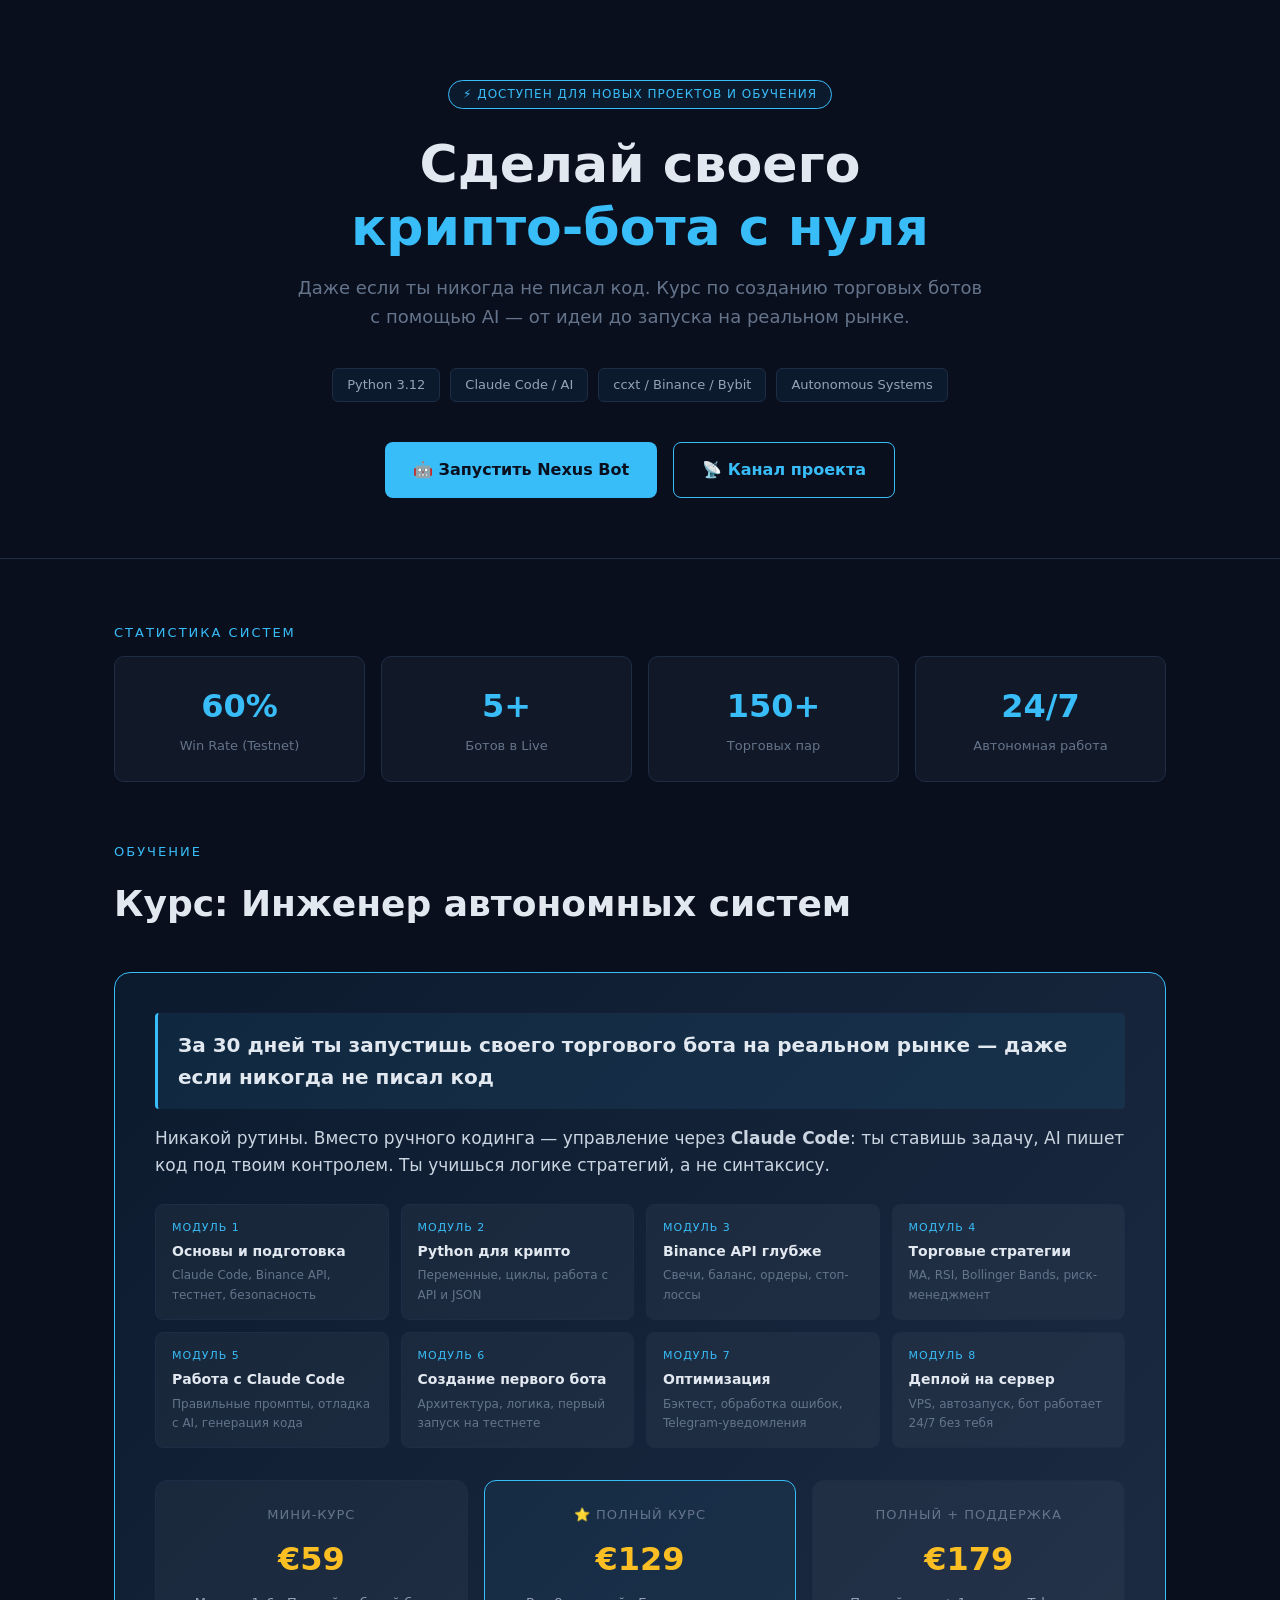
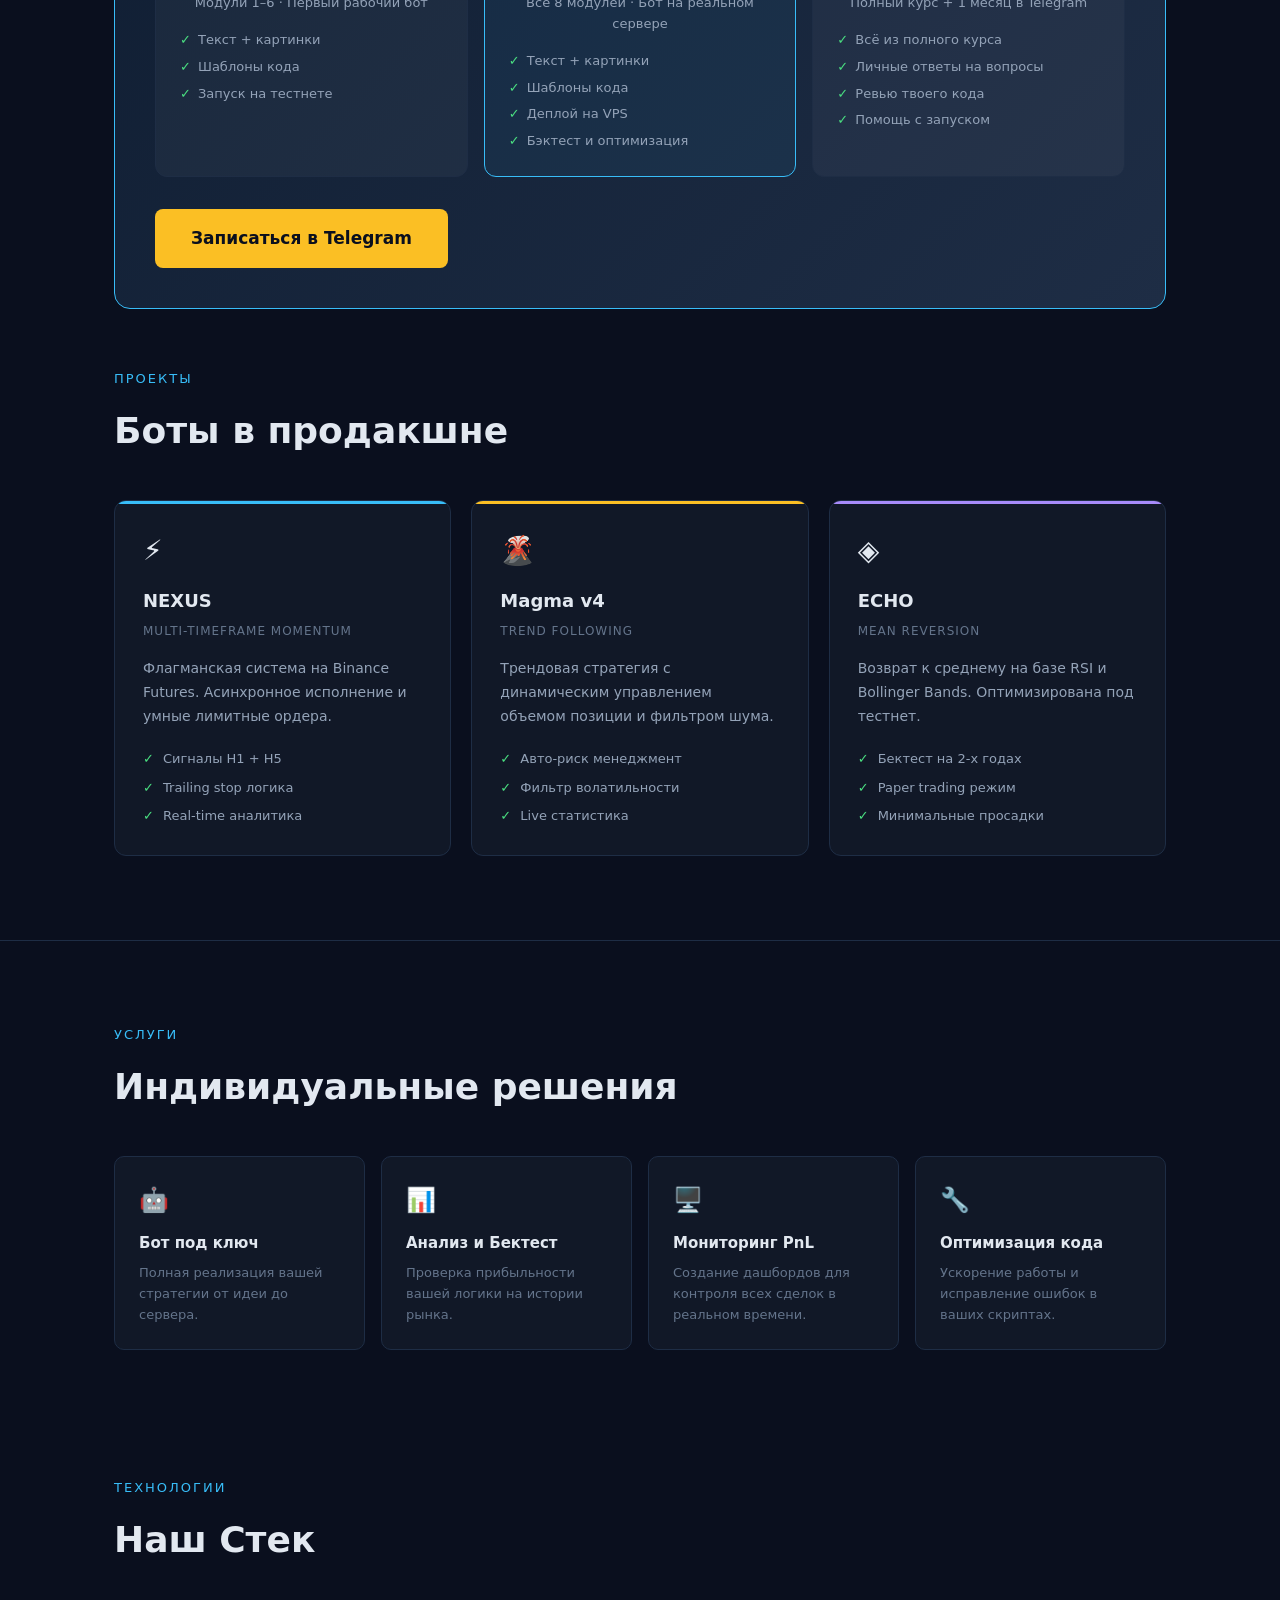
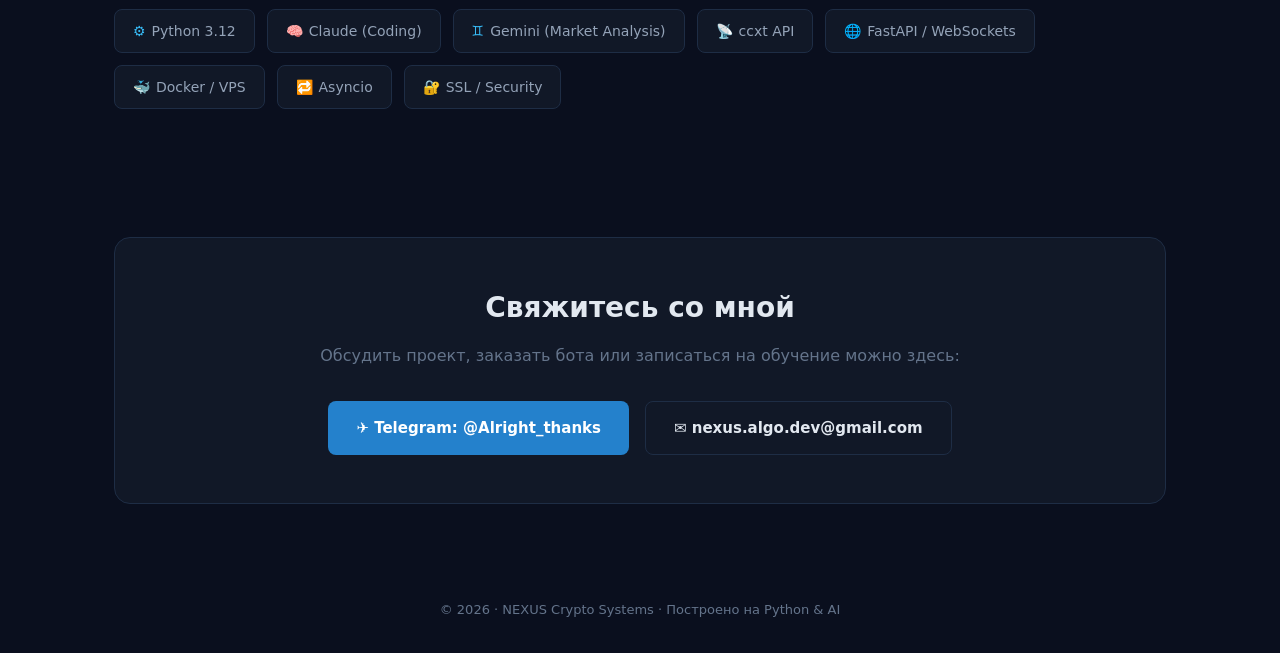
==== index.html @ 70ade58f "Course: 8 modules, 3 pricing plans, hero for beginners" ====
<!DOCTYPE html>
<html lang="ru">
<head>
<meta charset="UTF-8">
<meta name="viewport" content="width=device-width, initial-scale=1.0">
<title>NEXUS — Crypto & AI Trading Systems</title>
<style>
  * { margin: 0; padding: 0; box-sizing: border-box; }
  :root {
    --bg: #0a0f1e;
    --card: #111827;
    --border: #1e2d45;
    --accent: #38bdf8;
    --green: #4ade80;
    --yellow: #fbbf24;
    --text: #e2e8f0;
    --muted: #64748b;
    --course-bg: linear-gradient(135deg, #0c1a2e 0%, #1e2d45 100%);
  }
  body { background: var(--bg); color: var(--text); font-family: 'Segoe UI', system-ui, sans-serif; line-height: 1.6; }

  /* HERO SECTION */
  .hero { padding: 80px 24px 60px; text-align: center; border-bottom: 1px solid var(--border); }
  .hero-badge { display: inline-block; background: #0c1a2e; border: 1px solid var(--accent); color: var(--accent); font-size: 12px; padding: 4px 14px; border-radius: 20px; margin-bottom: 24px; letter-spacing: 1px; text-transform: uppercase; }
  .hero h1 { font-size: clamp(28px, 5vw, 52px); font-weight: 700; margin-bottom: 16px; line-height: 1.2; }
  .hero h1 span { color: var(--accent); }
  .hero p { font-size: 18px; color: var(--muted); max-width: 700px; margin: 0 auto 36px; }
  .hero-tags { display: flex; flex-wrap: wrap; gap: 10px; justify-content: center; margin-bottom: 40px; }
  .tag { background: #0c1a2e; border: 1px solid var(--border); color: #94a3b8; padding: 6px 14px; border-radius: 6px; font-size: 13px; }
  .cta-group { display: flex; gap: 16px; justify-content: center; flex-wrap: wrap; }
  .cta { display: inline-flex; align-items: center; gap: 8px; background: var(--accent); color: #0a0f1e; padding: 14px 28px; border-radius: 8px; font-weight: 700; font-size: 16px; text-decoration: none; transition: opacity .2s; }
  .cta.secondary { background: transparent; border: 1px solid var(--accent); color: var(--accent); }
  .cta:hover { opacity: .85; }

  /* COMMON SECTION STYLES */
  .section { max-width: 1100px; margin: 0 auto; padding: 64px 24px; }
  .section-title { font-size: 13px; color: var(--accent); text-transform: uppercase; letter-spacing: 2px; margin-bottom: 12px; }
  .section-h2 { font-size: clamp(22px, 3vw, 36px); font-weight: 700; margin-bottom: 40px; }

  /* METRICS */
  .metrics { display: grid; grid-template-columns: repeat(auto-fit, minmax(160px, 1fr)); gap: 16px; margin-bottom: 60px; }
  .metric { background: var(--card); border: 1px solid var(--border); border-radius: 10px; padding: 24px; text-align: center; }
  .metric-val { font-size: 32px; font-weight: 700; color: var(--accent); }
  .metric-label { font-size: 13px; color: var(--muted); margin-top: 4px; }

  /* COURSE CARD */
  .course-section { background: var(--course-bg); border: 1px solid var(--accent); border-radius: 16px; padding: 40px; margin-bottom: 60px; }
  .course-info h3 { font-size: 28px; margin-bottom: 16px; color: var(--yellow); }
  .course-result { font-size: 20px; font-weight: 700; color: var(--text); margin-bottom: 16px; padding: 16px 20px; background: rgba(56,189,248,0.08); border-left: 3px solid var(--accent); border-radius: 4px; }
  .course-info p { margin-bottom: 24px; font-size: 17px; color: #cbd5e1; }
  .course-modules { display: grid; grid-template-columns: repeat(auto-fit, minmax(220px, 1fr)); gap: 12px; margin-bottom: 32px; }
  .course-module { background: rgba(255,255,255,0.04); border: 1px solid var(--border); border-radius: 8px; padding: 14px 16px; }
  .course-module-num { font-size: 11px; color: var(--accent); letter-spacing: 1px; text-transform: uppercase; margin-bottom: 4px; }
  .course-module-name { font-size: 14px; font-weight: 600; color: var(--text); }
  .course-module-desc { font-size: 12px; color: var(--muted); margin-top: 4px; }
  .course-plans { display: grid; grid-template-columns: repeat(auto-fit, minmax(200px, 1fr)); gap: 16px; margin-bottom: 32px; }
  .course-plan { background: rgba(255,255,255,0.04); border: 1px solid var(--border); border-radius: 12px; padding: 24px; text-align: center; }
  .course-plan.featured { border-color: var(--accent); background: rgba(56,189,248,0.06); }
  .course-plan-name { font-size: 13px; color: var(--muted); text-transform: uppercase; letter-spacing: 1px; margin-bottom: 8px; }
  .course-plan-price { font-size: 32px; font-weight: 700; color: var(--yellow); margin-bottom: 8px; }
  .course-plan-desc { font-size: 13px; color: #94a3b8; margin-bottom: 16px; }
  .course-plan-features { list-style: none; text-align: left; display: flex; flex-direction: column; gap: 6px; }
  .course-plan-features li { font-size: 13px; color: #94a3b8; padding-left: 18px; position: relative; }
  .course-plan-features li::before { content: '✓'; position: absolute; left: 0; color: var(--green); font-weight: 700; }

  /* BOTS GRID */
  .bots-grid { display: grid; grid-template-columns: repeat(auto-fit, minmax(280px, 1fr)); gap: 20px; }
  .bot-card { background: var(--card); border: 1px solid var(--border); border-radius: 12px; padding: 28px; position: relative; overflow: hidden; transition: border-color .2s; }
  .bot-card:hover { border-color: var(--accent); }
  .bot-card::before { content: ''; position: absolute; top: 0; left: 0; right: 0; height: 3px; }
  .bot-card.blue::before { background: var(--accent); }
  .bot-card.yellow::before { background: var(--yellow); }
  .bot-card.purple::before { background: #a78bfa; }
  .bot-icon { font-size: 28px; margin-bottom: 14px; }
  .bot-name { font-size: 18px; font-weight: 700; margin-bottom: 6px; }
  .bot-type { font-size: 12px; color: var(--muted); text-transform: uppercase; letter-spacing: 1px; margin-bottom: 16px; }
  .bot-desc { font-size: 14px; color: #94a3b8; margin-bottom: 20px; line-height: 1.7; }
  .bot-features { list-style: none; display: flex; flex-direction: column; gap: 8px; }
  .bot-features li { font-size: 13px; color: #94a3b8; padding-left: 20px; position: relative; }
  .bot-features li::before { content: '✓'; position: absolute; left: 0; color: var(--green); font-weight: 700; }

  /* SERVICES */
  .services-grid { display: grid; grid-template-columns: repeat(auto-fit, minmax(220px, 1fr)); gap: 16px; }
  .service-card { background: var(--card); border: 1px solid var(--border); border-radius: 10px; padding: 24px; }
  .service-icon { font-size: 24px; margin-bottom: 12px; }
  .service-title { font-size: 15px; font-weight: 600; margin-bottom: 8px; }
  .service-desc { font-size: 13px; color: var(--muted); }

  /* STACK */
  .stack-grid { display: flex; flex-wrap: wrap; gap: 12px; }
  .stack-item { background: var(--card); border: 1px solid var(--border); border-radius: 8px; padding: 10px 18px; font-size: 14px; color: #94a3b8; }
  .stack-item span { color: var(--accent); margin-right: 6px; }

  /* CONTACT */
  .contact { background: var(--card); border: 1px solid var(--border); border-radius: 16px; padding: 48px; text-align: center; }
  .contact h2 { font-size: 28px; font-weight: 700; margin-bottom: 12px; }
  .contact p { color: var(--muted); margin-bottom: 32px; font-size: 16px; }
  .contact-btns { display: flex; gap: 16px; justify-content: center; flex-wrap: wrap; }
  .btn-tg { display: inline-flex; align-items: center; gap: 8px; background: #2481cc; color: #fff; padding: 14px 28px; border-radius: 8px; font-weight: 600; text-decoration: none; font-size: 15px; }
  .btn-secondary { display: inline-flex; align-items: center; gap: 8px; background: transparent; border: 1px solid var(--border); color: var(--text); padding: 14px 28px; border-radius: 8px; font-weight: 600; text-decoration: none; font-size: 15px; }

  .divider { border: none; border-top: 1px solid var(--border); margin: 20px 0; }
  footer { text-align: center; padding: 32px; color: var(--muted); font-size: 13px; }
</style>
</head>
<body>

<div class="hero">
  <div class="hero-badge">⚡ Доступен для новых проектов и обучения</div>
  <h1>Сделай своего<br><span>крипто-бота с нуля</span></h1>
  <p>Даже если ты никогда не писал код. Курс по созданию торговых ботов с помощью AI — от идеи до запуска на реальном рынке.</p>
  <div class="hero-tags">
    <span class="tag">Python 3.12</span>
    <span class="tag">Claude Code / AI</span>
    <span class="tag">ccxt / Binance / Bybit</span>
    <span class="tag">Autonomous Systems</span>
  </div>
  <div class="cta-group">
    <a href="https://t.me/NexusAlgoTradeBot" class="cta">🤖 Запустить Nexus Bot</a>
    <a href="https://t.me/nexus_algo_ru" class="cta secondary">📡 Канал проекта</a>
  </div>
</div>

<div class="section">
  <div class="section-title">Статистика систем</div>
  <div class="metrics">
    <div class="metric"><div class="metric-val">60%</div><div class="metric-label">Win Rate (Testnet)</div></div>
    <div class="metric"><div class="metric-val">5+</div><div class="metric-label">Ботов в Live</div></div>
    <div class="metric"><div class="metric-val">150+</div><div class="metric-label">Торговых пар</div></div>
    <div class="metric"><div class="metric-val">24/7</div><div class="metric-label">Автономная работа</div></div>
  </div>

  <div class="section-title">Обучение</div>
  <div class="section-h2">Курс: Инженер автономных систем</div>
  <div class="course-section">
    <div class="course-info">
      <div class="course-result">За 30 дней ты запустишь своего торгового бота на реальном рынке — даже если никогда не писал код</div>
      <p>Никакой рутины. Вместо ручного кодинга — управление через <strong>Claude Code</strong>: ты ставишь задачу, AI пишет код под твоим контролем. Ты учишься логике стратегий, а не синтаксису.</p>

      <div class="course-modules">
        <div class="course-module">
          <div class="course-module-num">Модуль 1</div>
          <div class="course-module-name">Основы и подготовка</div>
          <div class="course-module-desc">Claude Code, Binance API, тестнет, безопасность</div>
        </div>
        <div class="course-module">
          <div class="course-module-num">Модуль 2</div>
          <div class="course-module-name">Python для крипто</div>
          <div class="course-module-desc">Переменные, циклы, работа с API и JSON</div>
        </div>
        <div class="course-module">
          <div class="course-module-num">Модуль 3</div>
          <div class="course-module-name">Binance API глубже</div>
          <div class="course-module-desc">Свечи, баланс, ордеры, стоп-лоссы</div>
        </div>
        <div class="course-module">
          <div class="course-module-num">Модуль 4</div>
          <div class="course-module-name">Торговые стратегии</div>
          <div class="course-module-desc">MA, RSI, Bollinger Bands, риск-менеджмент</div>
        </div>
        <div class="course-module">
          <div class="course-module-num">Модуль 5</div>
          <div class="course-module-name">Работа с Claude Code</div>
          <div class="course-module-desc">Правильные промпты, отладка с AI, генерация кода</div>
        </div>
        <div class="course-module">
          <div class="course-module-num">Модуль 6</div>
          <div class="course-module-name">Создание первого бота</div>
          <div class="course-module-desc">Архитектура, логика, первый запуск на тестнете</div>
        </div>
        <div class="course-module">
          <div class="course-module-num">Модуль 7</div>
          <div class="course-module-name">Оптимизация</div>
          <div class="course-module-desc">Бэктест, обработка ошибок, Telegram-уведомления</div>
        </div>
        <div class="course-module">
          <div class="course-module-num">Модуль 8</div>
          <div class="course-module-name">Деплой на сервер</div>
          <div class="course-module-desc">VPS, автозапуск, бот работает 24/7 без тебя</div>
        </div>
      </div>

      <div class="course-plans">
        <div class="course-plan">
          <div class="course-plan-name">Мини-курс</div>
          <div class="course-plan-price">€59</div>
          <div class="course-plan-desc">Модули 1–6 · Первый рабочий бот</div>
          <ul class="course-plan-features">
            <li>Текст + картинки</li>
            <li>Шаблоны кода</li>
            <li>Запуск на тестнете</li>
          </ul>
        </div>
        <div class="course-plan featured">
          <div class="course-plan-name">⭐ Полный курс</div>
          <div class="course-plan-price">€129</div>
          <div class="course-plan-desc">Все 8 модулей · Бот на реальном сервере</div>
          <ul class="course-plan-features">
            <li>Текст + картинки</li>
            <li>Шаблоны кода</li>
            <li>Деплой на VPS</li>
            <li>Бэктест и оптимизация</li>
          </ul>
        </div>
        <div class="course-plan">
          <div class="course-plan-name">Полный + поддержка</div>
          <div class="course-plan-price">€179</div>
          <div class="course-plan-desc">Полный курс + 1 месяц в Telegram</div>
          <ul class="course-plan-features">
            <li>Всё из полного курса</li>
            <li>Личные ответы на вопросы</li>
            <li>Ревью твоего кода</li>
            <li>Помощь с запуском</li>
          </ul>
        </div>
      </div>

      <a href="https://t.me/Alright_thanks" class="cta" style="background: var(--yellow); color: #0a0f1e; font-size: 17px; padding: 16px 36px;">Записаться в Telegram</a>
    </div>
  </div>

  <div class="section-title">Проекты</div>
  <div class="section-h2">Боты в продакшне</div>
  <div class="bots-grid">
    <div class="bot-card blue">
      <div class="bot-icon">⚡</div>
      <div class="bot-name">NEXUS</div>
      <div class="bot-type">Multi-Timeframe Momentum</div>
      <div class="bot-desc">Флагманская система на Binance Futures. Асинхронное исполнение и умные лимитные ордера.</div>
      <ul class="bot-features">
        <li>Сигналы H1 + H5</li>
        <li>Trailing stop логика</li>
        <li>Real-time аналитика</li>
      </ul>
    </div>
    <div class="bot-card yellow">
      <div class="bot-icon">🌋</div>
      <div class="bot-name">Magma v4</div>
      <div class="bot-type">Trend Following</div>
      <div class="bot-desc">Трендовая стратегия с динамическим управлением объемом позиции и фильтром шума.</div>
      <ul class="bot-features">
        <li>Авто-риск менеджмент</li>
        <li>Фильтр волатильности</li>
        <li>Live статистика</li>
      </ul>
    </div>
    <div class="bot-card purple">
      <div class="bot-icon">◈</div>
      <div class="bot-name">ECHO</div>
      <div class="bot-type">Mean Reversion</div>
      <div class="bot-desc">Возврат к среднему на базе RSI и Bollinger Bands. Оптимизирована под тестнет.</div>
      <ul class="bot-features">
        <li>Бектест на 2-х годах</li>
        <li>Paper trading режим</li>
        <li>Минимальные просадки</li>
      </ul>
    </div>
  </div>
</div>

<hr class="divider">

<div class="section">
  <div class="section-title">Услуги</div>
  <div class="section-h2">Индивидуальные решения</div>
  <div class="services-grid">
    <div class="service-card">
      <div class="service-icon">🤖</div>
      <div class="service-title">Бот под ключ</div>
      <div class="service-desc">Полная реализация вашей стратегии от идеи до сервера.</div>
    </div>
    <div class="service-card">
      <div class="service-icon">📊</div>
      <div class="service-title">Анализ и Бектест</div>
      <div class="service-desc">Проверка прибыльности вашей логики на истории рынка.</div>
    </div>
    <div class="service-card">
      <div class="service-icon">🖥️</div>
      <div class="service-title">Мониторинг PnL</div>
      <div class="service-desc">Создание дашбордов для контроля всех сделок в реальном времени.</div>
    </div>
    <div class="service-card">
      <div class="service-icon">🔧</div>
      <div class="service-title">Оптимизация кода</div>
      <div class="service-desc">Ускорение работы и исправление ошибок в ваших скриптах.</div>
    </div>
  </div>
</div>

<div class="section">
  <div class="section-title">Технологии</div>
  <div class="section-h2">Наш Стек</div>
  <div class="stack-grid">
    <div class="stack-item"><span>⚙️</span>Python 3.12</div>
    <div class="stack-item"><span>🧠</span>Claude (Coding)</div>
    <div class="stack-item"><span>♊</span>Gemini (Market Analysis)</div>
    <div class="stack-item"><span>📡</span>ccxt API</div>
    <div class="stack-item"><span>🌐</span>FastAPI / WebSockets</div>
    <div class="stack-item"><span>🐳</span>Docker / VPS</div>
    <div class="stack-item"><span>🔁</span>Asyncio</div>
    <div class="stack-item"><span>🔐</span>SSL / Security</div>
  </div>
</div>

<div class="section">
  <div class="contact">
    <h2>Свяжитесь со мной</h2>
    <p>Обсудить проект, заказать бота или записаться на обучение можно здесь:</p>
    <div class="contact-btns">
      <a href="https://t.me/Alright_thanks" class="btn-tg">✈️ Telegram: @Alright_thanks</a>
      <a href="mailto:nexus.algo.dev@gmail.com" class="btn-secondary">✉️ nexus.algo.dev@gmail.com</a>
    </div>
  </div>
</div>

<footer>
  © 2026 · NEXUS Crypto Systems · Построено на Python & AI
</footer>

</body>
</html>
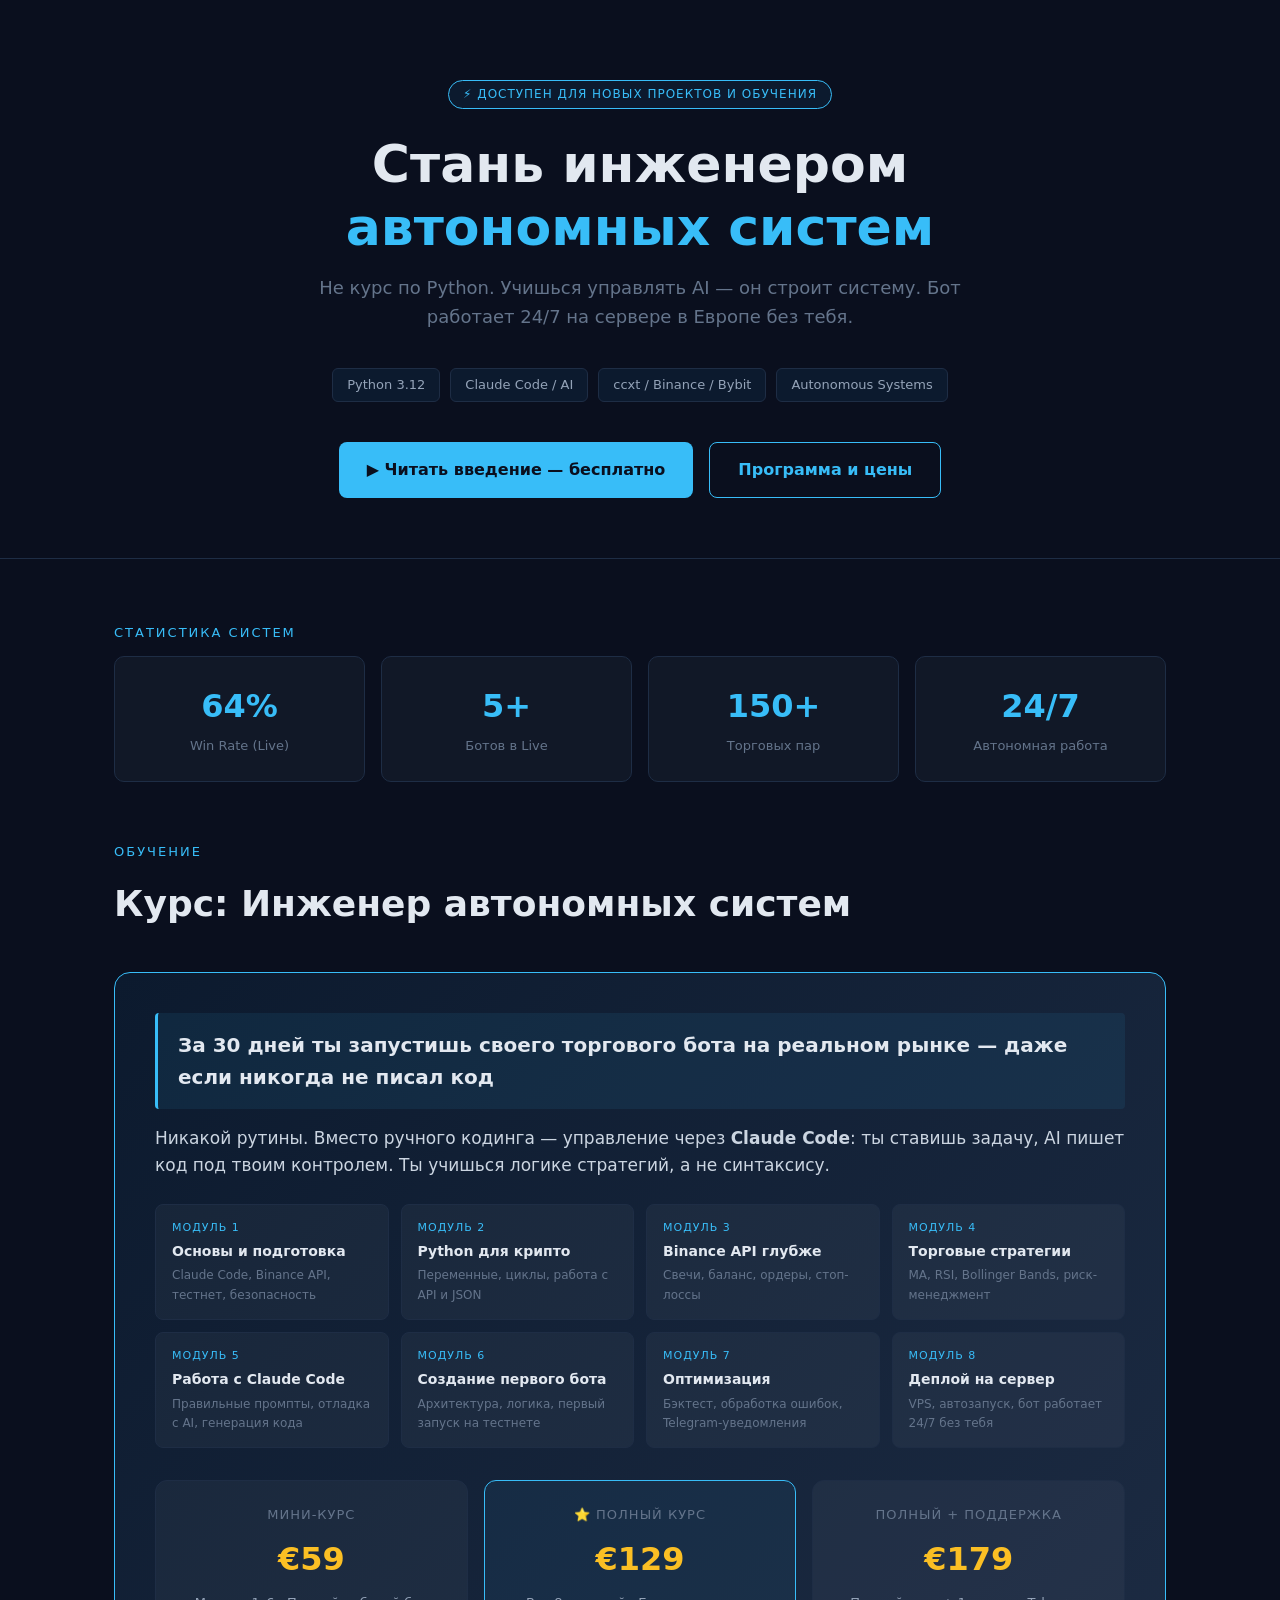
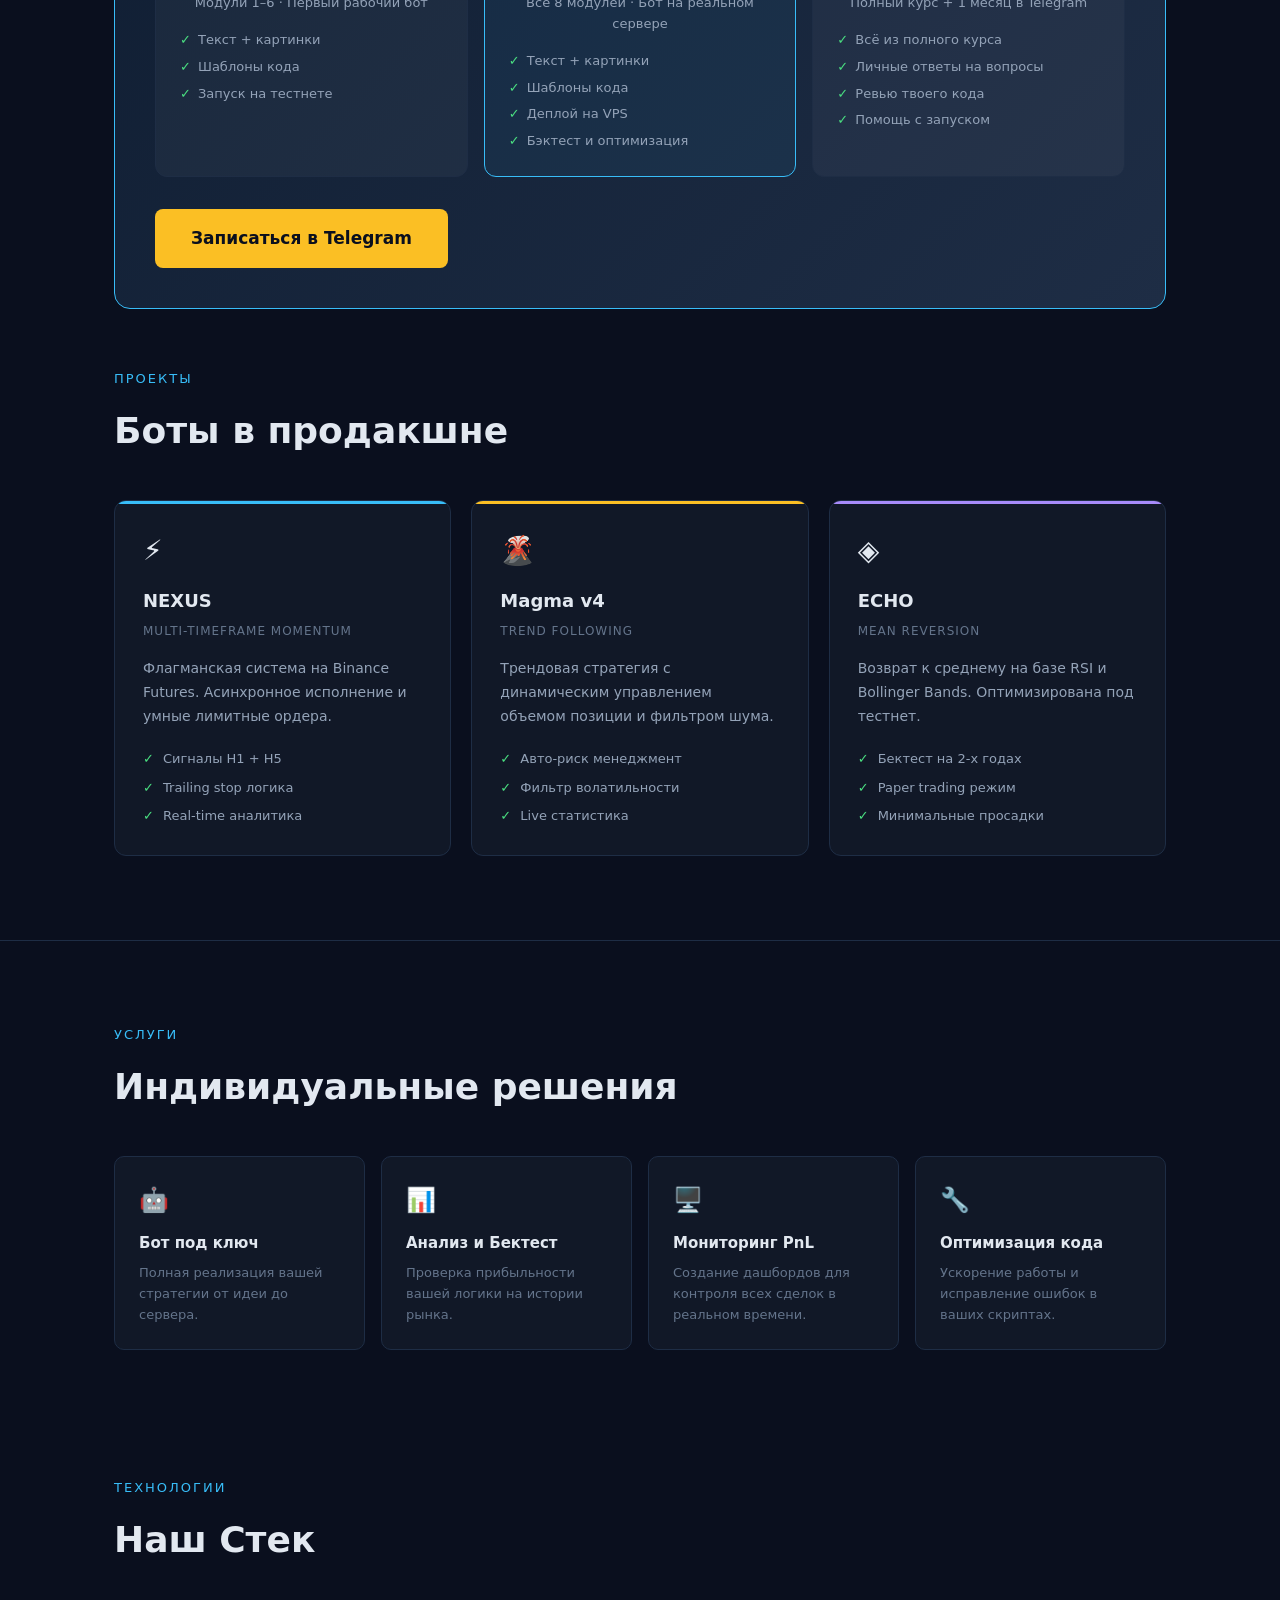
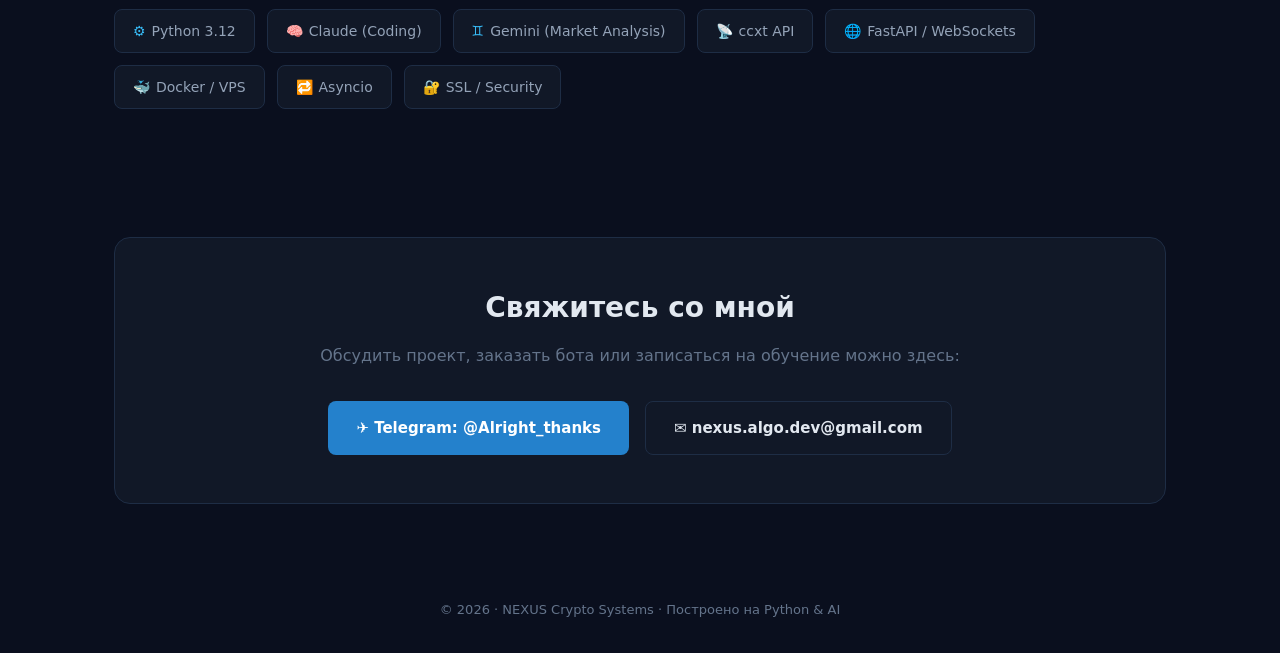
==== commit 574f0e24: "intro page + new positioning: architect of autonomous systems" ====
--- a/index.html
+++ b/index.html
@@ -107,8 +107,8 @@
 
 <div class="hero">
   <div class="hero-badge">⚡ Доступен для новых проектов и обучения</div>
-  <h1>Сделай своего<br><span>крипто-бота с нуля</span></h1>
-  <p>Даже если ты никогда не писал код. Курс по созданию торговых ботов с помощью AI — от идеи до запуска на реальном рынке.</p>
+  <h1>Стань инженером<br><span>автономных систем</span></h1>
+  <p>Не курс по Python. Учишься управлять AI — он строит систему. Бот работает 24/7 на сервере в Европе без тебя.</p>
   <div class="hero-tags">
     <span class="tag">Python 3.12</span>
     <span class="tag">Claude Code / AI</span>
@@ -116,15 +116,15 @@
     <span class="tag">Autonomous Systems</span>
   </div>
   <div class="cta-group">
-    <a href="https://t.me/NexusAlgoTradeBot" class="cta">🤖 Запустить Nexus Bot</a>
-    <a href="https://t.me/nexus_algo_ru" class="cta secondary">📡 Канал проекта</a>
+    <a href="intro.html" class="cta">▶ Читать введение — бесплатно</a>
+    <a href="https://157.180.45.96:464/#pricing" class="cta secondary">Программа и цены</a>
   </div>
 </div>
 
 <div class="section">
   <div class="section-title">Статистика систем</div>
   <div class="metrics">
-    <div class="metric"><div class="metric-val">60%</div><div class="metric-label">Win Rate (Testnet)</div></div>
+    <div class="metric"><div class="metric-val">64%</div><div class="metric-label">Win Rate (Live)</div></div>
     <div class="metric"><div class="metric-val">5+</div><div class="metric-label">Ботов в Live</div></div>
     <div class="metric"><div class="metric-val">150+</div><div class="metric-label">Торговых пар</div></div>
     <div class="metric"><div class="metric-val">24/7</div><div class="metric-label">Автономная работа</div></div>
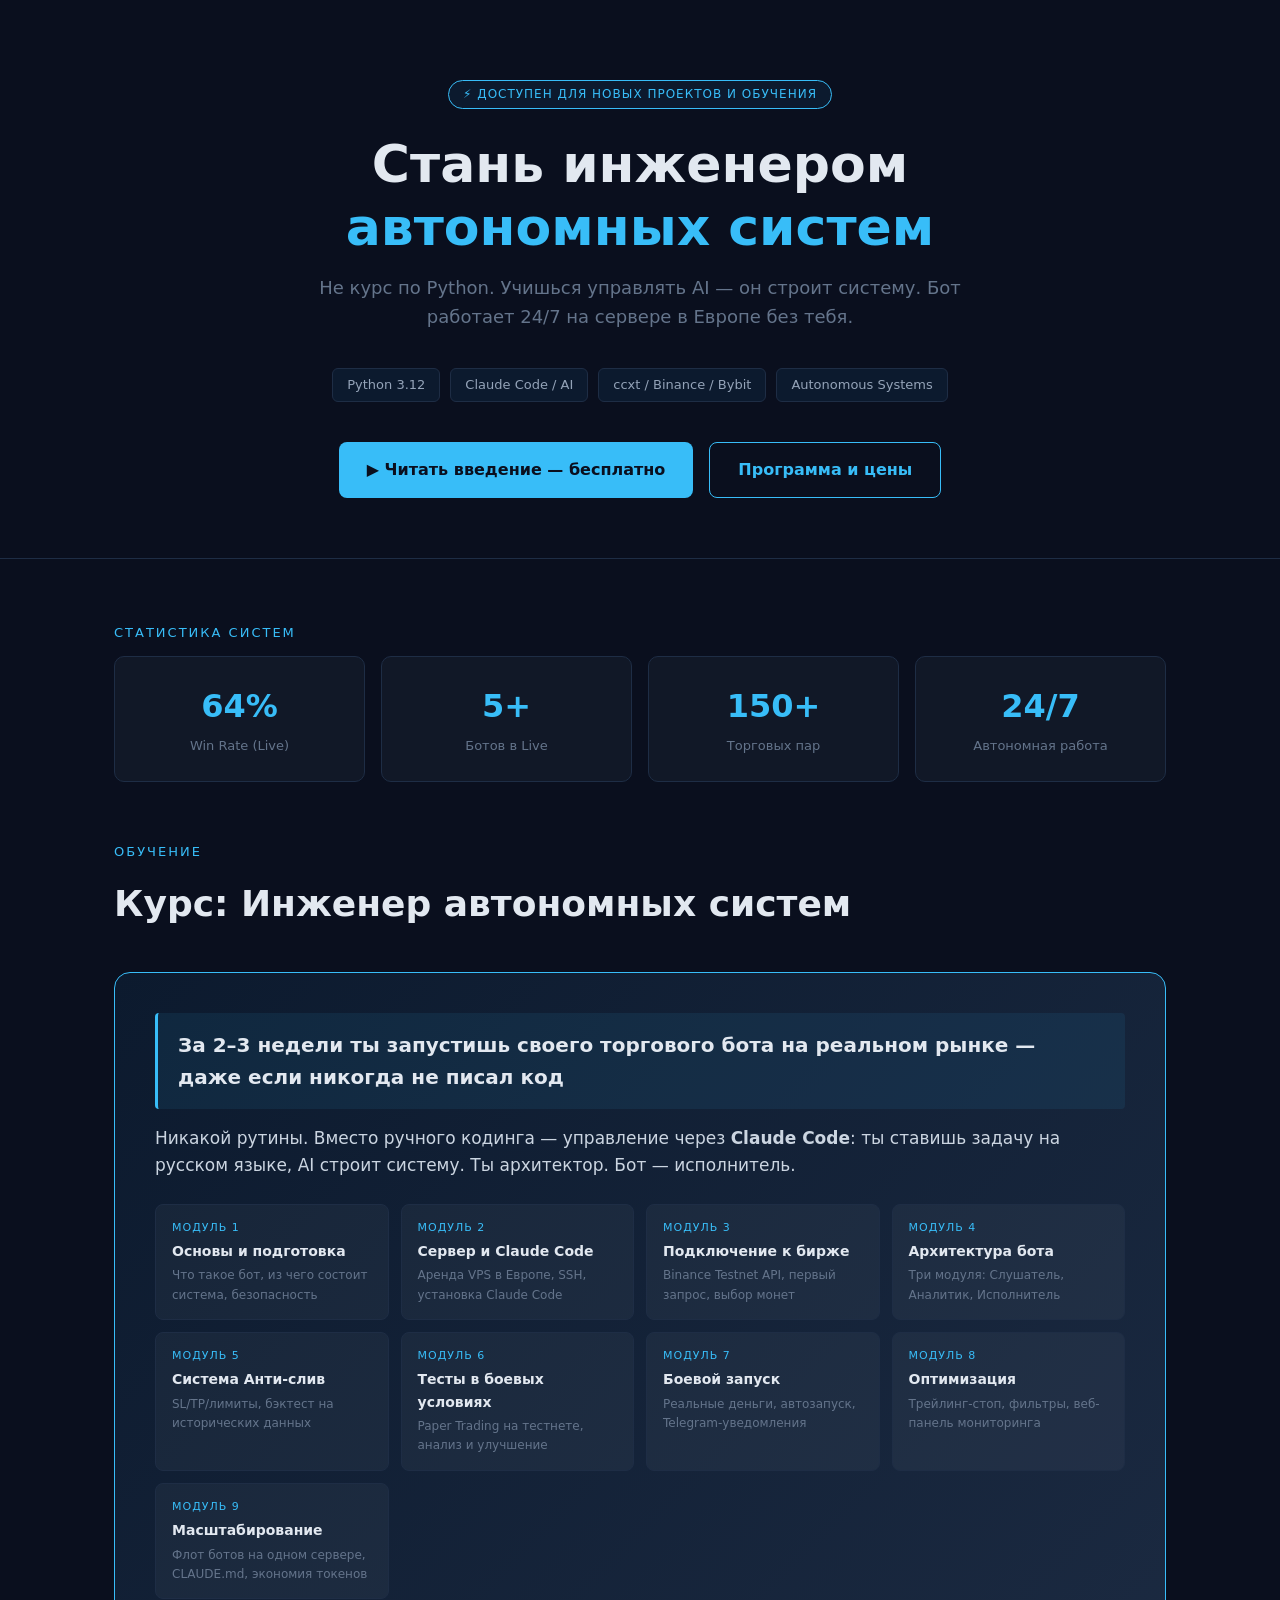
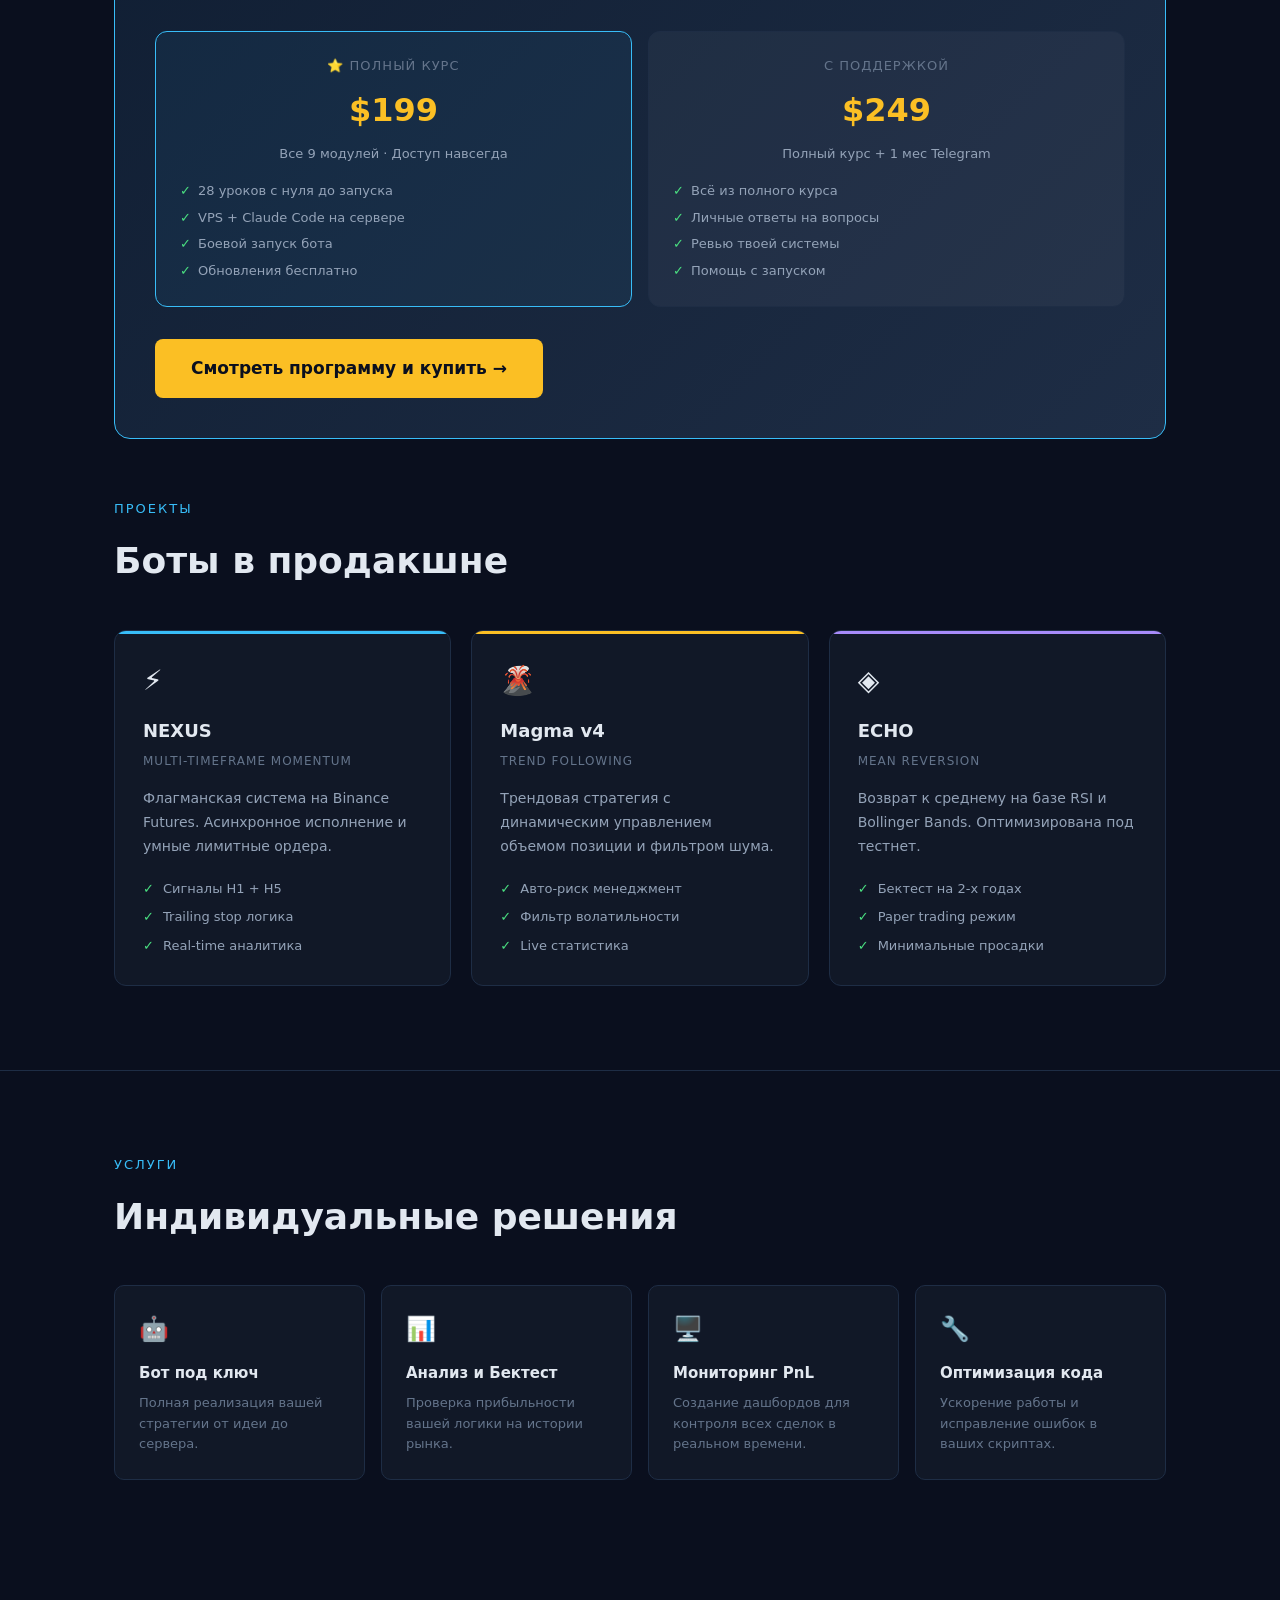
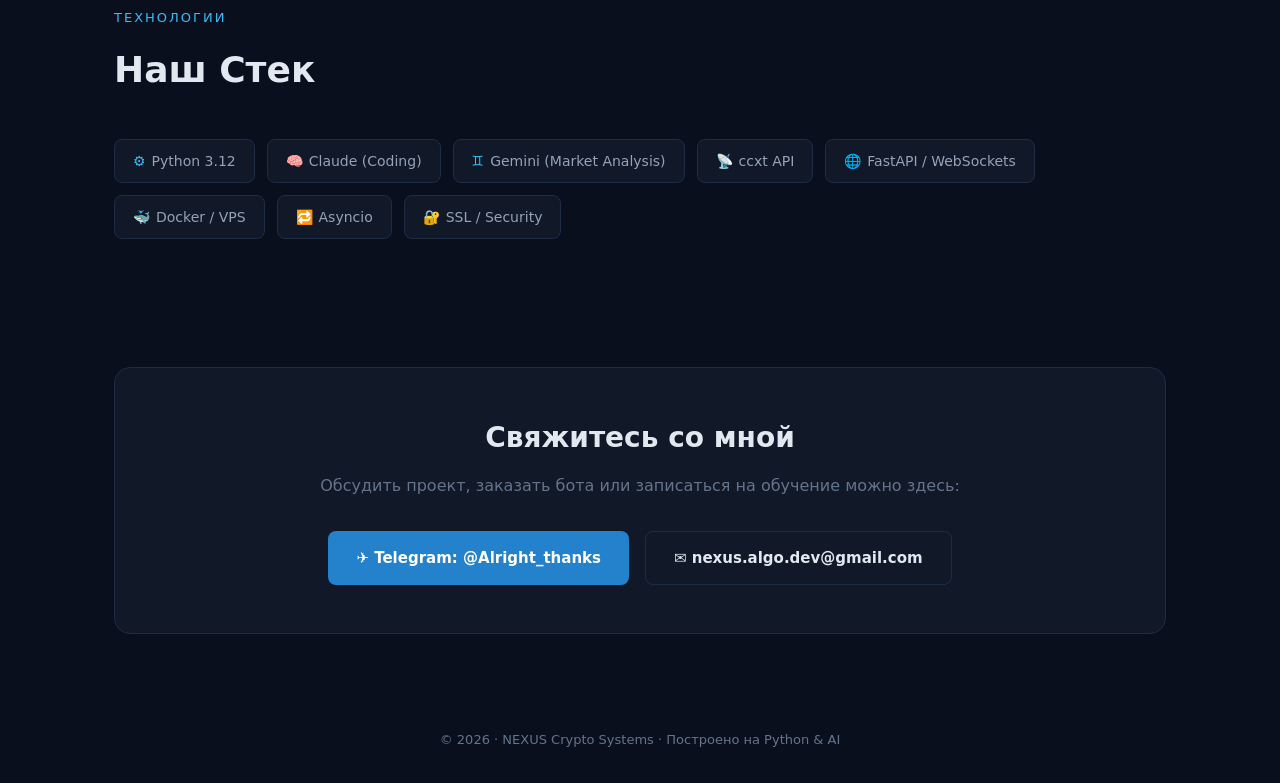
==== commit 7cdd3260: "Update: 2-3 weeks, 9 modules correct, pricing $199/$249" ====
--- a/index.html
+++ b/index.html
@@ -117,7 +117,7 @@
   </div>
   <div class="cta-group">
     <a href="intro.html" class="cta">▶ Читать введение — бесплатно</a>
-    <a href="https://157.180.45.96:464/#pricing" class="cta secondary">Программа и цены</a>
+    <a href="pricing.html" class="cta secondary">Программа и цены</a>
   </div>
 </div>
 
@@ -134,88 +134,83 @@
   <div class="section-h2">Курс: Инженер автономных систем</div>
   <div class="course-section">
     <div class="course-info">
-      <div class="course-result">За 30 дней ты запустишь своего торгового бота на реальном рынке — даже если никогда не писал код</div>
-      <p>Никакой рутины. Вместо ручного кодинга — управление через <strong>Claude Code</strong>: ты ставишь задачу, AI пишет код под твоим контролем. Ты учишься логике стратегий, а не синтаксису.</p>
+      <div class="course-result">За 2–3 недели ты запустишь своего торгового бота на реальном рынке — даже если никогда не писал код</div>
+      <p>Никакой рутины. Вместо ручного кодинга — управление через <strong>Claude Code</strong>: ты ставишь задачу на русском языке, AI строит систему. Ты архитектор. Бот — исполнитель.</p>
 
       <div class="course-modules">
         <div class="course-module">
           <div class="course-module-num">Модуль 1</div>
           <div class="course-module-name">Основы и подготовка</div>
-          <div class="course-module-desc">Claude Code, Binance API, тестнет, безопасность</div>
+          <div class="course-module-desc">Что такое бот, из чего состоит система, безопасность</div>
         </div>
         <div class="course-module">
           <div class="course-module-num">Модуль 2</div>
-          <div class="course-module-name">Python для крипто</div>
-          <div class="course-module-desc">Переменные, циклы, работа с API и JSON</div>
+          <div class="course-module-name">Сервер и Claude Code</div>
+          <div class="course-module-desc">Аренда VPS в Европе, SSH, установка Claude Code</div>
         </div>
         <div class="course-module">
           <div class="course-module-num">Модуль 3</div>
-          <div class="course-module-name">Binance API глубже</div>
-          <div class="course-module-desc">Свечи, баланс, ордеры, стоп-лоссы</div>
+          <div class="course-module-name">Подключение к бирже</div>
+          <div class="course-module-desc">Binance Testnet API, первый запрос, выбор монет</div>
         </div>
         <div class="course-module">
           <div class="course-module-num">Модуль 4</div>
-          <div class="course-module-name">Торговые стратегии</div>
-          <div class="course-module-desc">MA, RSI, Bollinger Bands, риск-менеджмент</div>
+          <div class="course-module-name">Архитектура бота</div>
+          <div class="course-module-desc">Три модуля: Слушатель, Аналитик, Исполнитель</div>
         </div>
         <div class="course-module">
           <div class="course-module-num">Модуль 5</div>
-          <div class="course-module-name">Работа с Claude Code</div>
-          <div class="course-module-desc">Правильные промпты, отладка с AI, генерация кода</div>
+          <div class="course-module-name">Система Анти-слив</div>
+          <div class="course-module-desc">SL/TP/лимиты, бэктест на исторических данных</div>
         </div>
         <div class="course-module">
           <div class="course-module-num">Модуль 6</div>
-          <div class="course-module-name">Создание первого бота</div>
-          <div class="course-module-desc">Архитектура, логика, первый запуск на тестнете</div>
+          <div class="course-module-name">Тесты в боевых условиях</div>
+          <div class="course-module-desc">Paper Trading на тестнете, анализ и улучшение</div>
         </div>
         <div class="course-module">
           <div class="course-module-num">Модуль 7</div>
+          <div class="course-module-name">Боевой запуск</div>
+          <div class="course-module-desc">Реальные деньги, автозапуск, Telegram-уведомления</div>
+        </div>
+        <div class="course-module">
+          <div class="course-module-num">Модуль 8</div>
           <div class="course-module-name">Оптимизация</div>
-          <div class="course-module-desc">Бэктест, обработка ошибок, Telegram-уведомления</div>
-        </div>
-        <div class="course-module">
-          <div class="course-module-num">Модуль 8</div>
-          <div class="course-module-name">Деплой на сервер</div>
-          <div class="course-module-desc">VPS, автозапуск, бот работает 24/7 без тебя</div>
+          <div class="course-module-desc">Трейлинг-стоп, фильтры, веб-панель мониторинга</div>
+        </div>
+        <div class="course-module">
+          <div class="course-module-num">Модуль 9</div>
+          <div class="course-module-name">Масштабирование</div>
+          <div class="course-module-desc">Флот ботов на одном сервере, CLAUDE.md, экономия токенов</div>
         </div>
       </div>
 
       <div class="course-plans">
-        <div class="course-plan">
-          <div class="course-plan-name">Мини-курс</div>
-          <div class="course-plan-price">€59</div>
-          <div class="course-plan-desc">Модули 1–6 · Первый рабочий бот</div>
-          <ul class="course-plan-features">
-            <li>Текст + картинки</li>
-            <li>Шаблоны кода</li>
-            <li>Запуск на тестнете</li>
-          </ul>
-        </div>
         <div class="course-plan featured">
           <div class="course-plan-name">⭐ Полный курс</div>
-          <div class="course-plan-price">€129</div>
-          <div class="course-plan-desc">Все 8 модулей · Бот на реальном сервере</div>
+          <div class="course-plan-price">$199</div>
+          <div class="course-plan-desc">Все 9 модулей · Доступ навсегда</div>
           <ul class="course-plan-features">
-            <li>Текст + картинки</li>
-            <li>Шаблоны кода</li>
-            <li>Деплой на VPS</li>
-            <li>Бэктест и оптимизация</li>
+            <li>28 уроков с нуля до запуска</li>
+            <li>VPS + Claude Code на сервере</li>
+            <li>Боевой запуск бота</li>
+            <li>Обновления бесплатно</li>
           </ul>
         </div>
         <div class="course-plan">
-          <div class="course-plan-name">Полный + поддержка</div>
-          <div class="course-plan-price">€179</div>
-          <div class="course-plan-desc">Полный курс + 1 месяц в Telegram</div>
+          <div class="course-plan-name">С поддержкой</div>
+          <div class="course-plan-price">$249</div>
+          <div class="course-plan-desc">Полный курс + 1 мес Telegram</div>
           <ul class="course-plan-features">
             <li>Всё из полного курса</li>
             <li>Личные ответы на вопросы</li>
-            <li>Ревью твоего кода</li>
+            <li>Ревью твоей системы</li>
             <li>Помощь с запуском</li>
           </ul>
         </div>
       </div>
 
-      <a href="https://t.me/Alright_thanks" class="cta" style="background: var(--yellow); color: #0a0f1e; font-size: 17px; padding: 16px 36px;">Записаться в Telegram</a>
+      <a href="pricing.html" class="cta" style="background: var(--yellow); color: #0a0f1e; font-size: 17px; padding: 16px 36px;">Смотреть программу и купить →</a>
     </div>
   </div>
 
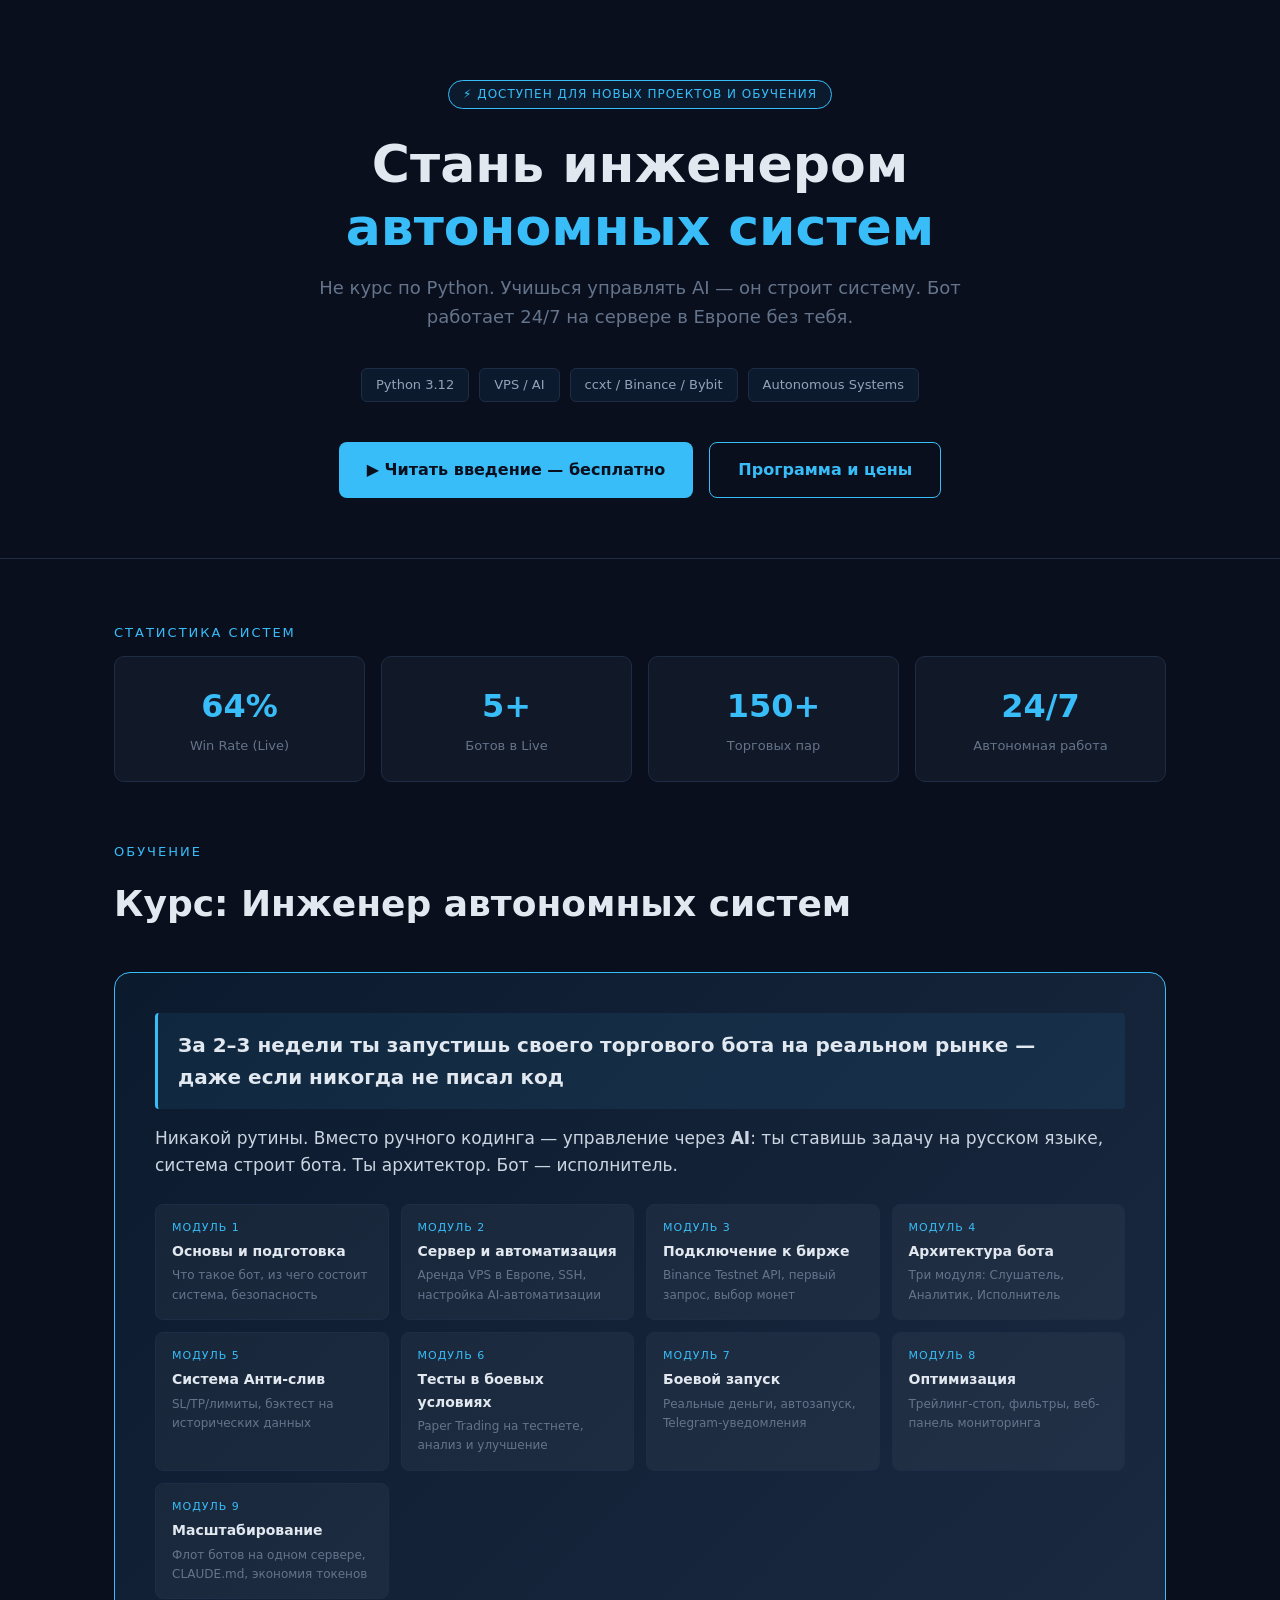
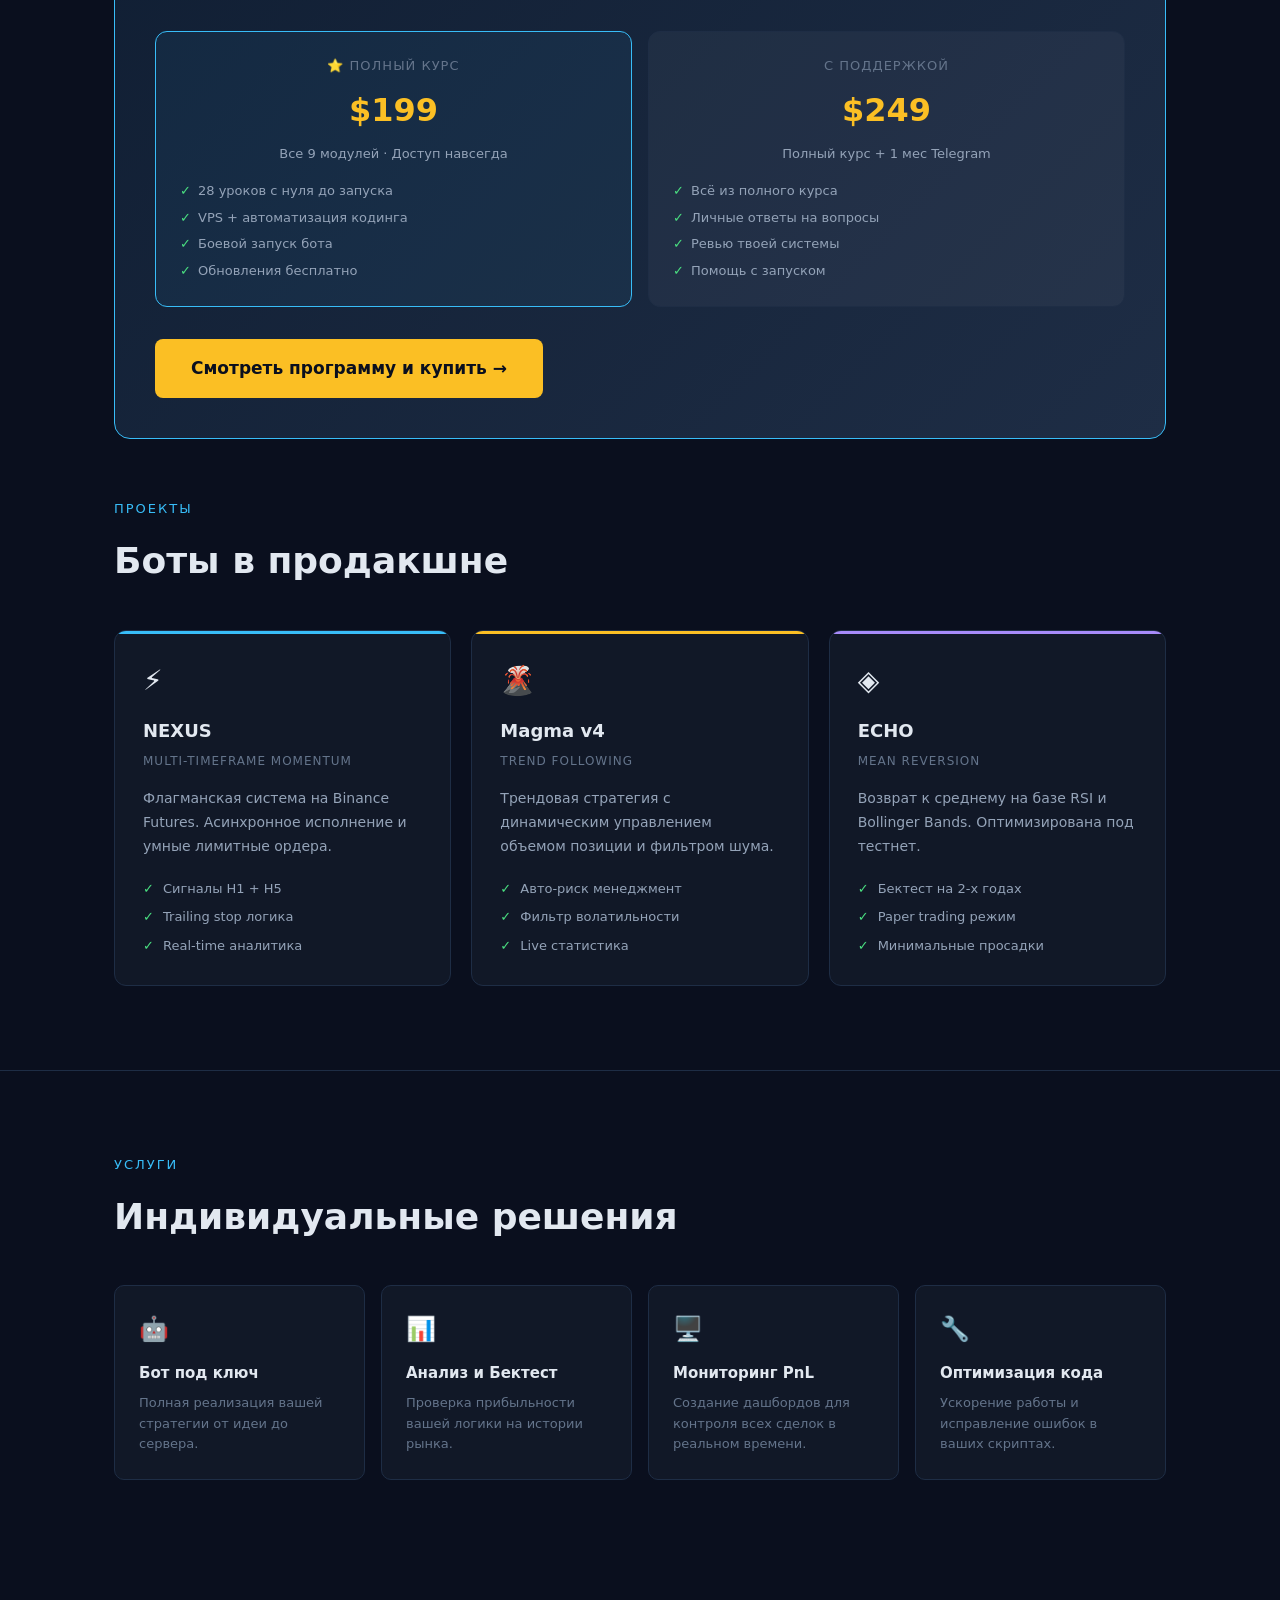
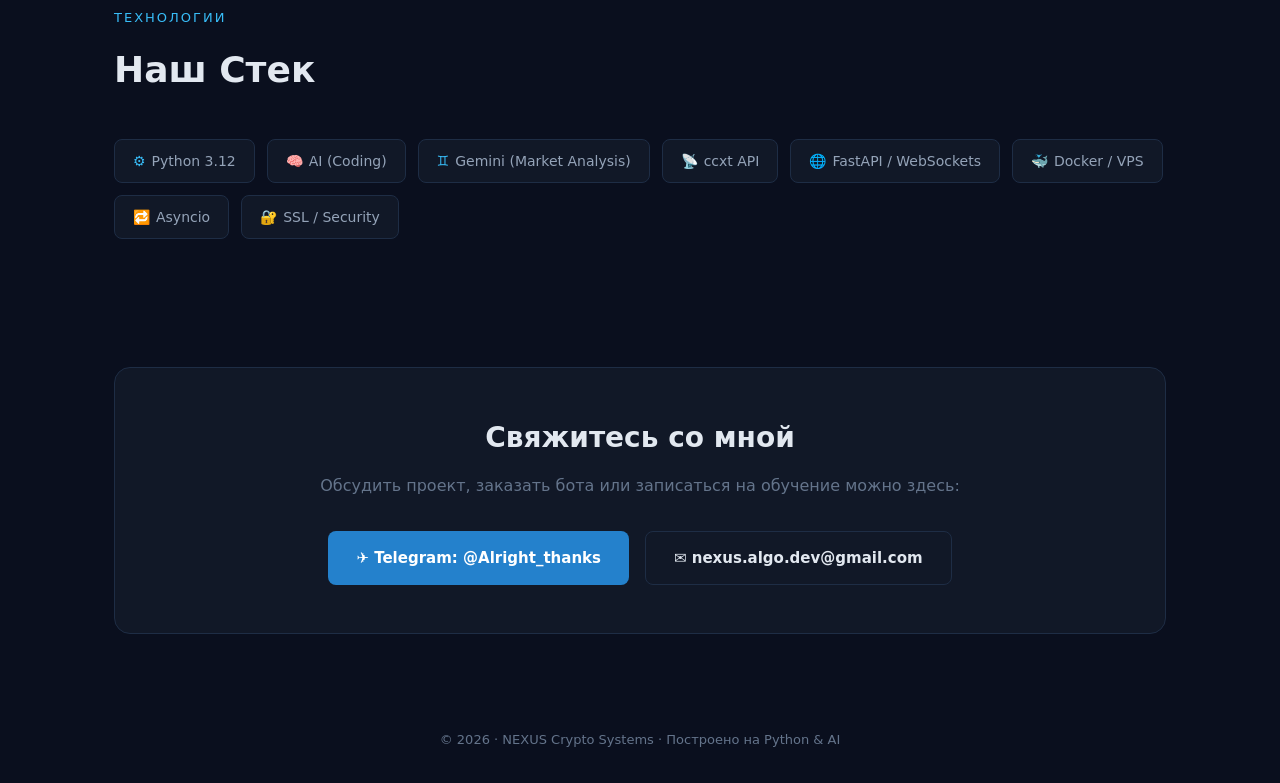
==== commit 74e77acd: "Remove Claude Code mentions from public pages, fix prices, mark lessons as paid" ====
--- a/index.html
+++ b/index.html
@@ -111,7 +111,7 @@
   <p>Не курс по Python. Учишься управлять AI — он строит систему. Бот работает 24/7 на сервере в Европе без тебя.</p>
   <div class="hero-tags">
     <span class="tag">Python 3.12</span>
-    <span class="tag">Claude Code / AI</span>
+    <span class="tag">VPS / AI</span>
     <span class="tag">ccxt / Binance / Bybit</span>
     <span class="tag">Autonomous Systems</span>
   </div>
@@ -135,7 +135,7 @@
   <div class="course-section">
     <div class="course-info">
       <div class="course-result">За 2–3 недели ты запустишь своего торгового бота на реальном рынке — даже если никогда не писал код</div>
-      <p>Никакой рутины. Вместо ручного кодинга — управление через <strong>Claude Code</strong>: ты ставишь задачу на русском языке, AI строит систему. Ты архитектор. Бот — исполнитель.</p>
+      <p>Никакой рутины. Вместо ручного кодинга — управление через <strong>AI</strong>: ты ставишь задачу на русском языке, система строит бота. Ты архитектор. Бот — исполнитель.</p>
 
       <div class="course-modules">
         <div class="course-module">
@@ -145,8 +145,8 @@
         </div>
         <div class="course-module">
           <div class="course-module-num">Модуль 2</div>
-          <div class="course-module-name">Сервер и Claude Code</div>
-          <div class="course-module-desc">Аренда VPS в Европе, SSH, установка Claude Code</div>
+          <div class="course-module-name">Сервер и автоматизация</div>
+          <div class="course-module-desc">Аренда VPS в Европе, SSH, настройка AI-автоматизации</div>
         </div>
         <div class="course-module">
           <div class="course-module-num">Модуль 3</div>
@@ -192,7 +192,7 @@
           <div class="course-plan-desc">Все 9 модулей · Доступ навсегда</div>
           <ul class="course-plan-features">
             <li>28 уроков с нуля до запуска</li>
-            <li>VPS + Claude Code на сервере</li>
+            <li>VPS + автоматизация кодинга</li>
             <li>Боевой запуск бота</li>
             <li>Обновления бесплатно</li>
           </ul>
@@ -287,7 +287,7 @@
   <div class="section-h2">Наш Стек</div>
   <div class="stack-grid">
     <div class="stack-item"><span>⚙️</span>Python 3.12</div>
-    <div class="stack-item"><span>🧠</span>Claude (Coding)</div>
+    <div class="stack-item"><span>🧠</span>AI (Coding)</div>
     <div class="stack-item"><span>♊</span>Gemini (Market Analysis)</div>
     <div class="stack-item"><span>📡</span>ccxt API</div>
     <div class="stack-item"><span>🌐</span>FastAPI / WebSockets</div>
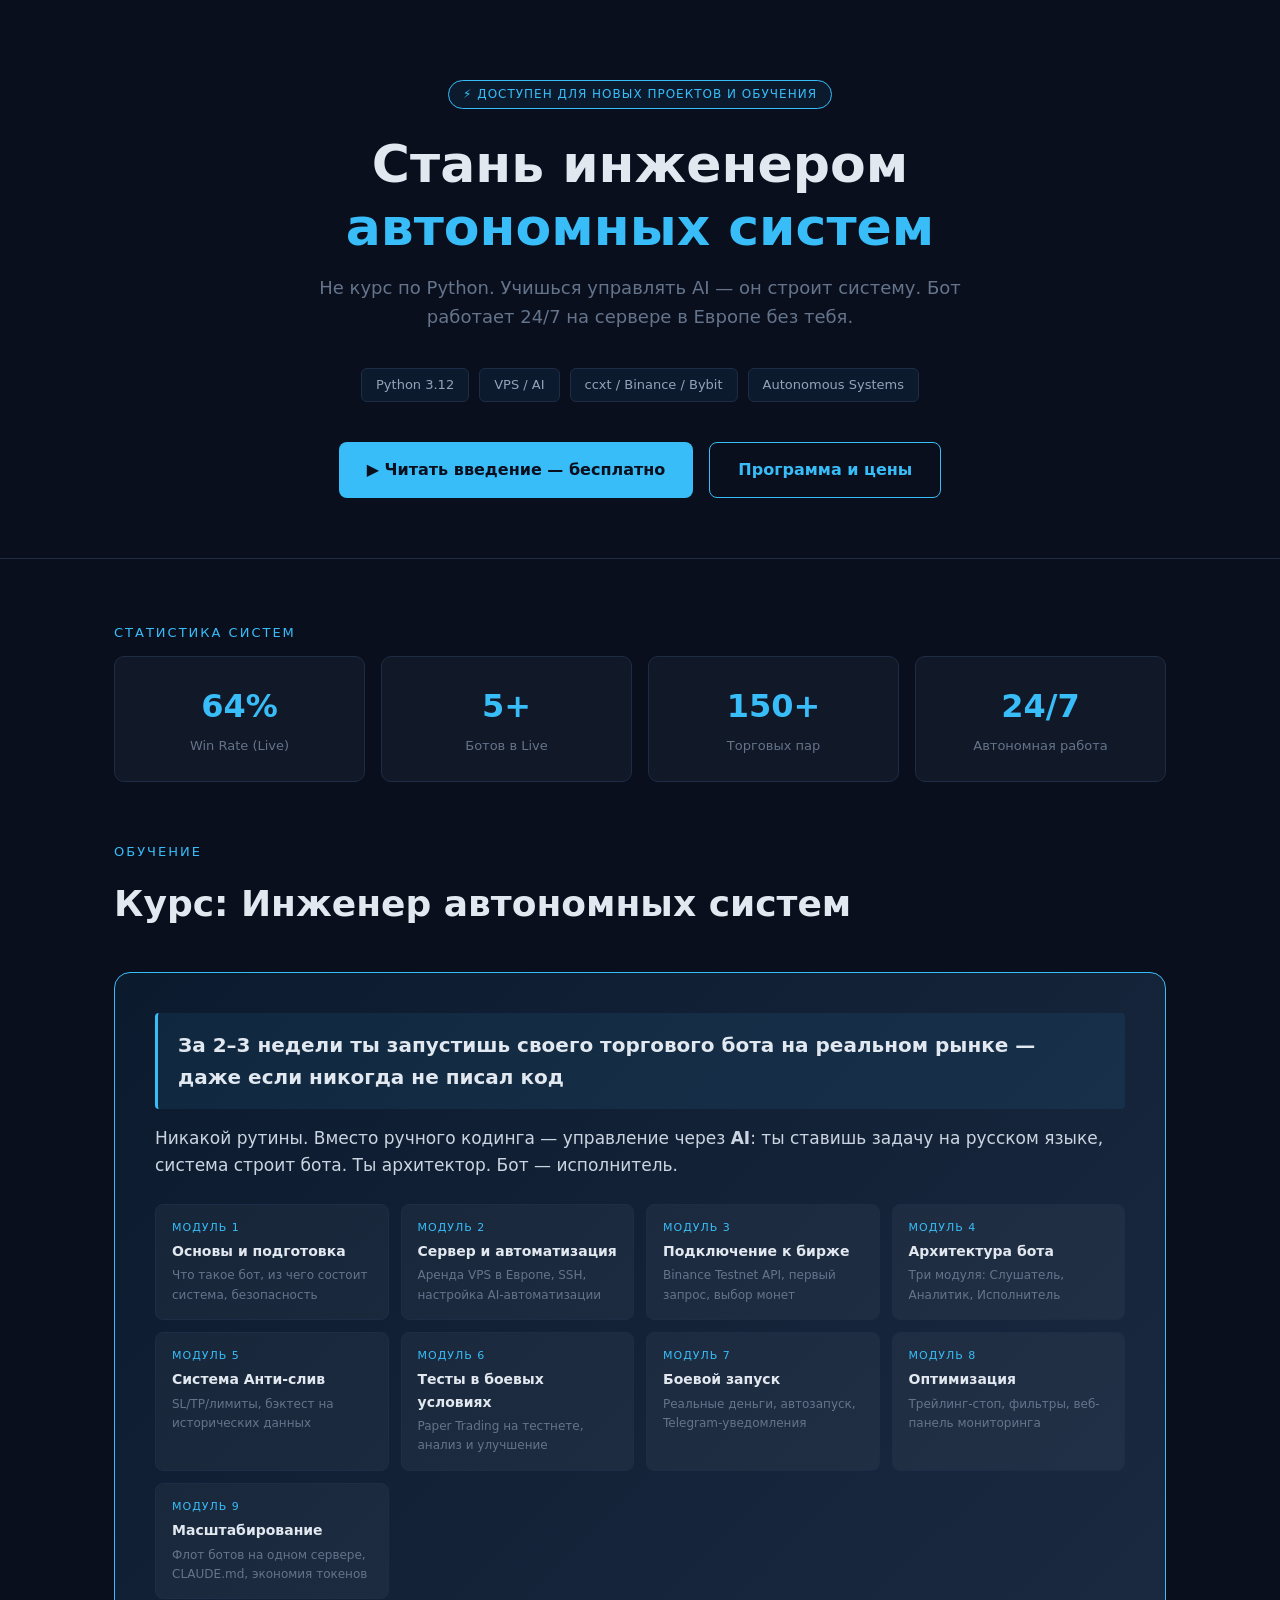
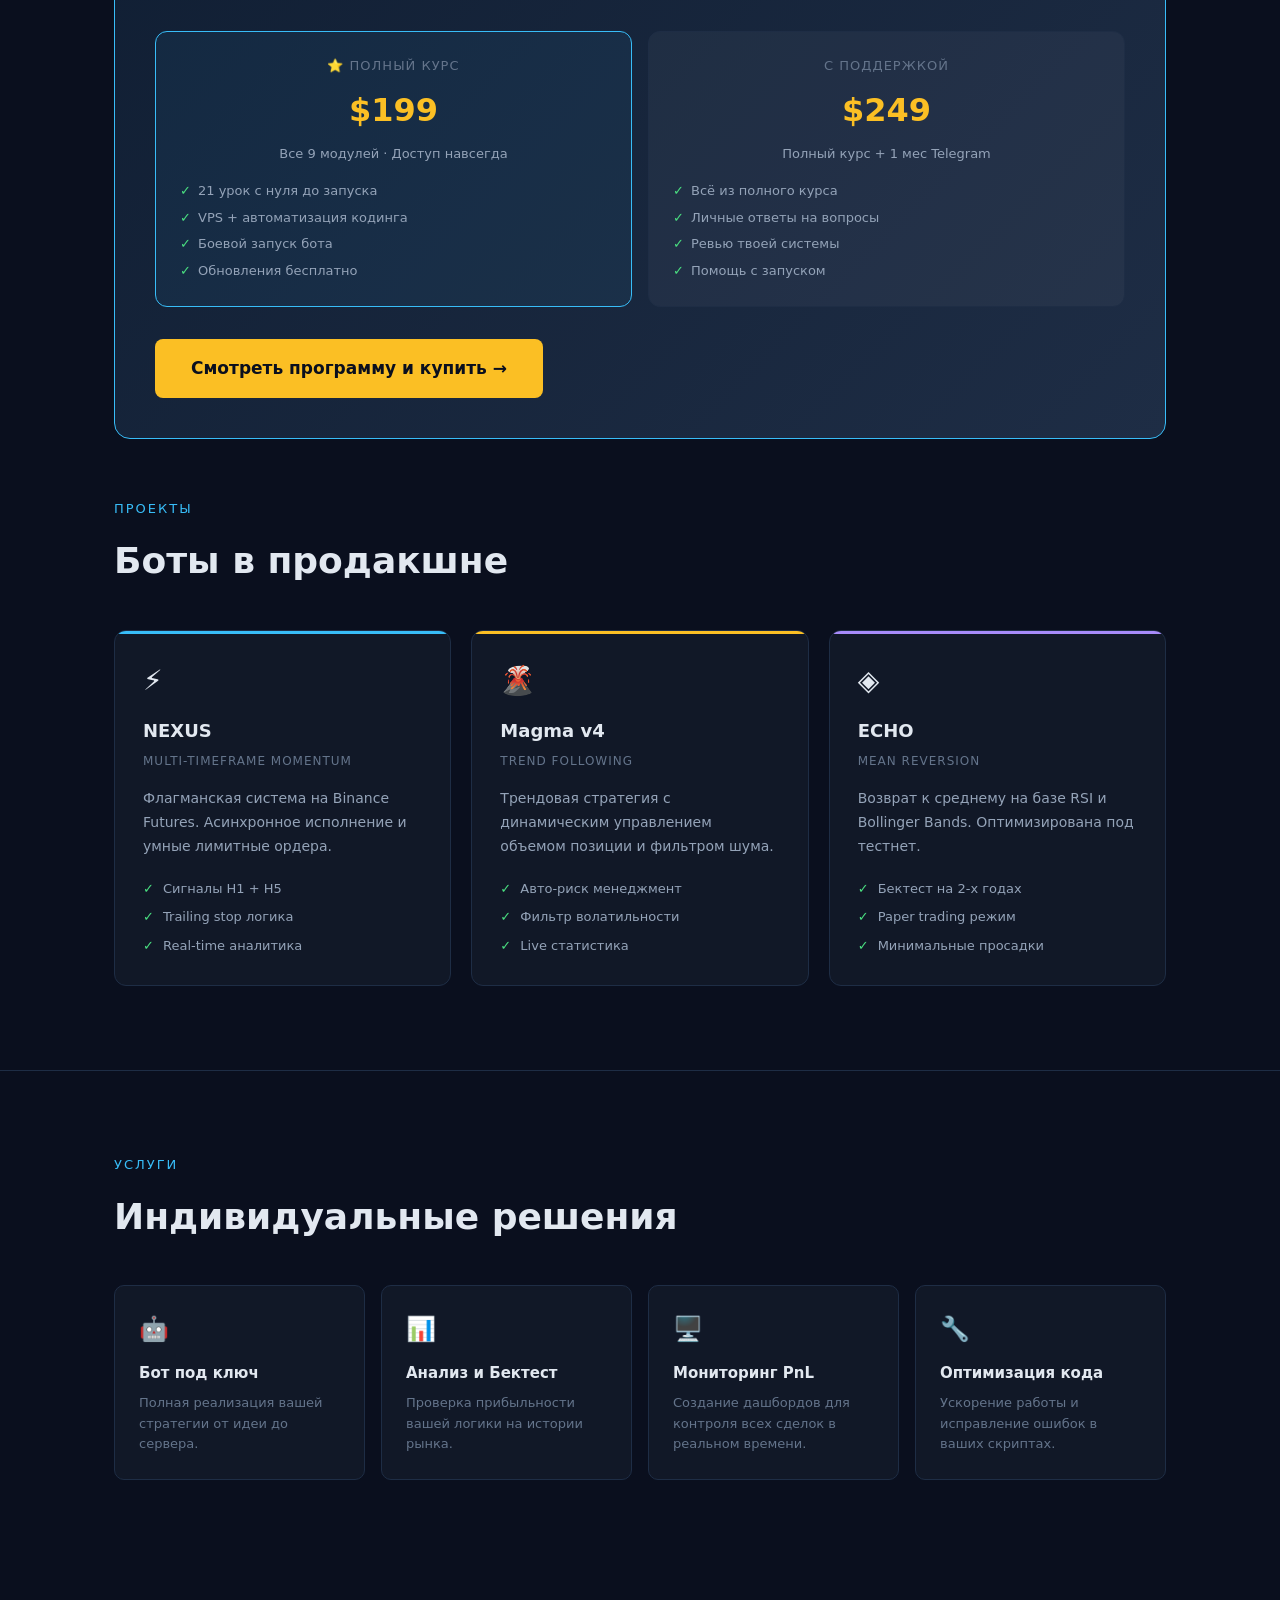
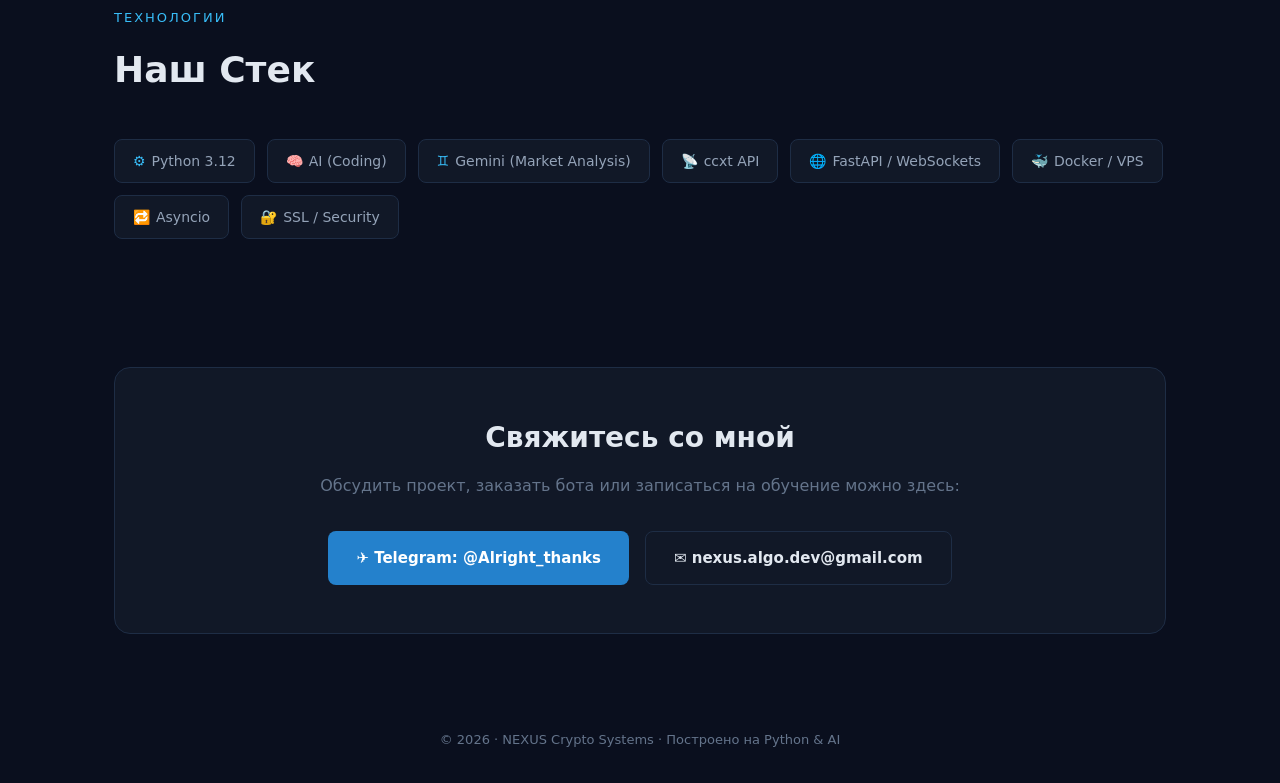
==== commit 1f3399da: "Fix: 2026, 21 lessons, 9 modules, historical stats label" ====
--- a/index.html
+++ b/index.html
@@ -191,7 +191,7 @@
           <div class="course-plan-price">$199</div>
           <div class="course-plan-desc">Все 9 модулей · Доступ навсегда</div>
           <ul class="course-plan-features">
-            <li>28 уроков с нуля до запуска</li>
+            <li>21 урок с нуля до запуска</li>
             <li>VPS + автоматизация кодинга</li>
             <li>Боевой запуск бота</li>
             <li>Обновления бесплатно</li>
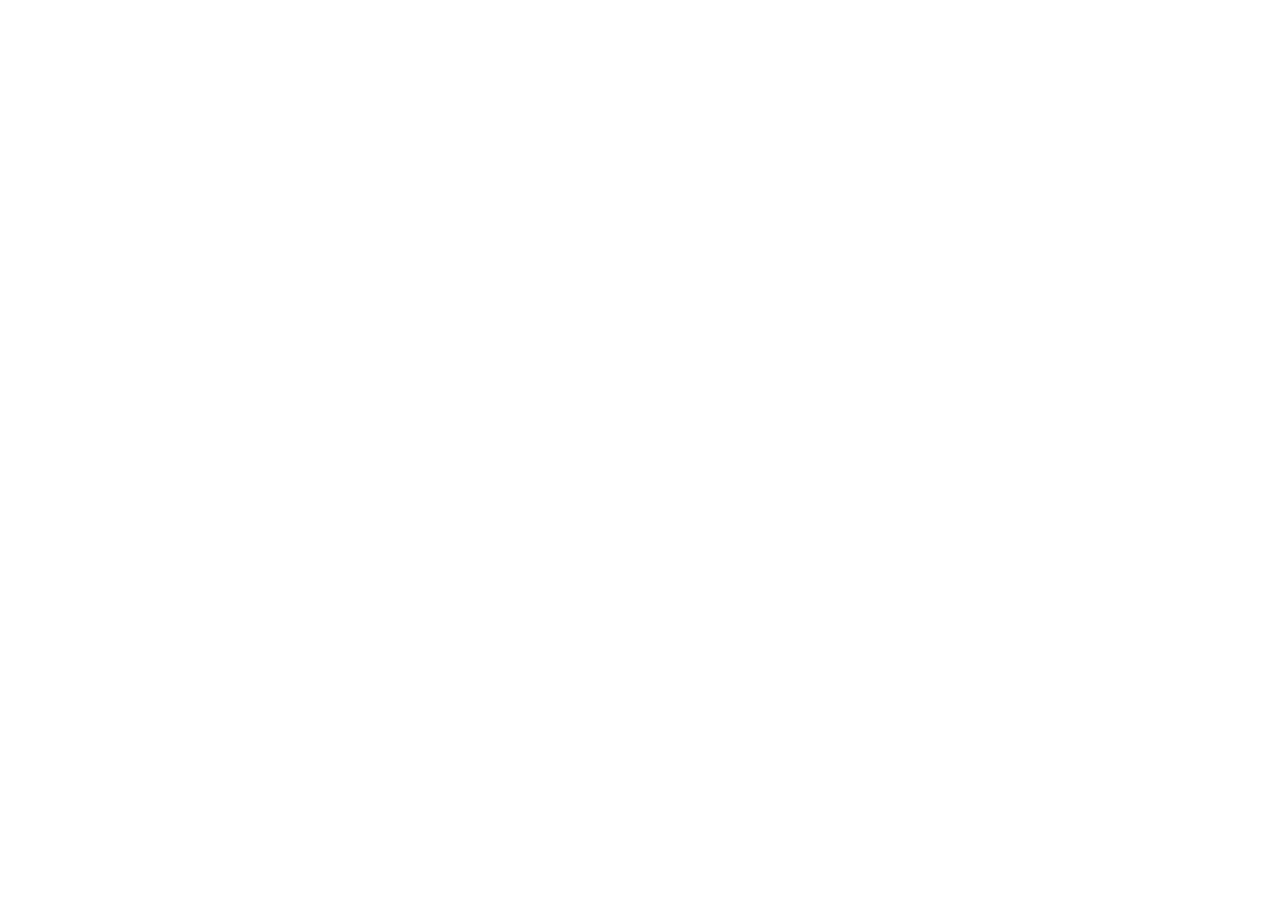
==== commit d244e557: "redirect: все страницы → nexus-bot.pro" ====
--- a/index.html
+++ b/index.html
@@ -1,316 +1,12 @@
 <!DOCTYPE html>
-<html lang="ru">
+<html>
 <head>
 <meta charset="UTF-8">
-<meta name="viewport" content="width=device-width, initial-scale=1.0">
-<title>NEXUS — Crypto & AI Trading Systems</title>
-<style>
-  * { margin: 0; padding: 0; box-sizing: border-box; }
-  :root {
-    --bg: #0a0f1e;
-    --card: #111827;
-    --border: #1e2d45;
-    --accent: #38bdf8;
-    --green: #4ade80;
-    --yellow: #fbbf24;
-    --text: #e2e8f0;
-    --muted: #64748b;
-    --course-bg: linear-gradient(135deg, #0c1a2e 0%, #1e2d45 100%);
-  }
-  body { background: var(--bg); color: var(--text); font-family: 'Segoe UI', system-ui, sans-serif; line-height: 1.6; }
-
-  /* HERO SECTION */
-  .hero { padding: 80px 24px 60px; text-align: center; border-bottom: 1px solid var(--border); }
-  .hero-badge { display: inline-block; background: #0c1a2e; border: 1px solid var(--accent); color: var(--accent); font-size: 12px; padding: 4px 14px; border-radius: 20px; margin-bottom: 24px; letter-spacing: 1px; text-transform: uppercase; }
-  .hero h1 { font-size: clamp(28px, 5vw, 52px); font-weight: 700; margin-bottom: 16px; line-height: 1.2; }
-  .hero h1 span { color: var(--accent); }
-  .hero p { font-size: 18px; color: var(--muted); max-width: 700px; margin: 0 auto 36px; }
-  .hero-tags { display: flex; flex-wrap: wrap; gap: 10px; justify-content: center; margin-bottom: 40px; }
-  .tag { background: #0c1a2e; border: 1px solid var(--border); color: #94a3b8; padding: 6px 14px; border-radius: 6px; font-size: 13px; }
-  .cta-group { display: flex; gap: 16px; justify-content: center; flex-wrap: wrap; }
-  .cta { display: inline-flex; align-items: center; gap: 8px; background: var(--accent); color: #0a0f1e; padding: 14px 28px; border-radius: 8px; font-weight: 700; font-size: 16px; text-decoration: none; transition: opacity .2s; }
-  .cta.secondary { background: transparent; border: 1px solid var(--accent); color: var(--accent); }
-  .cta:hover { opacity: .85; }
-
-  /* COMMON SECTION STYLES */
-  .section { max-width: 1100px; margin: 0 auto; padding: 64px 24px; }
-  .section-title { font-size: 13px; color: var(--accent); text-transform: uppercase; letter-spacing: 2px; margin-bottom: 12px; }
-  .section-h2 { font-size: clamp(22px, 3vw, 36px); font-weight: 700; margin-bottom: 40px; }
-
-  /* METRICS */
-  .metrics { display: grid; grid-template-columns: repeat(auto-fit, minmax(160px, 1fr)); gap: 16px; margin-bottom: 60px; }
-  .metric { background: var(--card); border: 1px solid var(--border); border-radius: 10px; padding: 24px; text-align: center; }
-  .metric-val { font-size: 32px; font-weight: 700; color: var(--accent); }
-  .metric-label { font-size: 13px; color: var(--muted); margin-top: 4px; }
-
-  /* COURSE CARD */
-  .course-section { background: var(--course-bg); border: 1px solid var(--accent); border-radius: 16px; padding: 40px; margin-bottom: 60px; }
-  .course-info h3 { font-size: 28px; margin-bottom: 16px; color: var(--yellow); }
-  .course-result { font-size: 20px; font-weight: 700; color: var(--text); margin-bottom: 16px; padding: 16px 20px; background: rgba(56,189,248,0.08); border-left: 3px solid var(--accent); border-radius: 4px; }
-  .course-info p { margin-bottom: 24px; font-size: 17px; color: #cbd5e1; }
-  .course-modules { display: grid; grid-template-columns: repeat(auto-fit, minmax(220px, 1fr)); gap: 12px; margin-bottom: 32px; }
-  .course-module { background: rgba(255,255,255,0.04); border: 1px solid var(--border); border-radius: 8px; padding: 14px 16px; }
-  .course-module-num { font-size: 11px; color: var(--accent); letter-spacing: 1px; text-transform: uppercase; margin-bottom: 4px; }
-  .course-module-name { font-size: 14px; font-weight: 600; color: var(--text); }
-  .course-module-desc { font-size: 12px; color: var(--muted); margin-top: 4px; }
-  .course-plans { display: grid; grid-template-columns: repeat(auto-fit, minmax(200px, 1fr)); gap: 16px; margin-bottom: 32px; }
-  .course-plan { background: rgba(255,255,255,0.04); border: 1px solid var(--border); border-radius: 12px; padding: 24px; text-align: center; }
-  .course-plan.featured { border-color: var(--accent); background: rgba(56,189,248,0.06); }
-  .course-plan-name { font-size: 13px; color: var(--muted); text-transform: uppercase; letter-spacing: 1px; margin-bottom: 8px; }
-  .course-plan-price { font-size: 32px; font-weight: 700; color: var(--yellow); margin-bottom: 8px; }
-  .course-plan-desc { font-size: 13px; color: #94a3b8; margin-bottom: 16px; }
-  .course-plan-features { list-style: none; text-align: left; display: flex; flex-direction: column; gap: 6px; }
-  .course-plan-features li { font-size: 13px; color: #94a3b8; padding-left: 18px; position: relative; }
-  .course-plan-features li::before { content: '✓'; position: absolute; left: 0; color: var(--green); font-weight: 700; }
-
-  /* BOTS GRID */
-  .bots-grid { display: grid; grid-template-columns: repeat(auto-fit, minmax(280px, 1fr)); gap: 20px; }
-  .bot-card { background: var(--card); border: 1px solid var(--border); border-radius: 12px; padding: 28px; position: relative; overflow: hidden; transition: border-color .2s; }
-  .bot-card:hover { border-color: var(--accent); }
-  .bot-card::before { content: ''; position: absolute; top: 0; left: 0; right: 0; height: 3px; }
-  .bot-card.blue::before { background: var(--accent); }
-  .bot-card.yellow::before { background: var(--yellow); }
-  .bot-card.purple::before { background: #a78bfa; }
-  .bot-icon { font-size: 28px; margin-bottom: 14px; }
-  .bot-name { font-size: 18px; font-weight: 700; margin-bottom: 6px; }
-  .bot-type { font-size: 12px; color: var(--muted); text-transform: uppercase; letter-spacing: 1px; margin-bottom: 16px; }
-  .bot-desc { font-size: 14px; color: #94a3b8; margin-bottom: 20px; line-height: 1.7; }
-  .bot-features { list-style: none; display: flex; flex-direction: column; gap: 8px; }
-  .bot-features li { font-size: 13px; color: #94a3b8; padding-left: 20px; position: relative; }
-  .bot-features li::before { content: '✓'; position: absolute; left: 0; color: var(--green); font-weight: 700; }
-
-  /* SERVICES */
-  .services-grid { display: grid; grid-template-columns: repeat(auto-fit, minmax(220px, 1fr)); gap: 16px; }
-  .service-card { background: var(--card); border: 1px solid var(--border); border-radius: 10px; padding: 24px; }
-  .service-icon { font-size: 24px; margin-bottom: 12px; }
-  .service-title { font-size: 15px; font-weight: 600; margin-bottom: 8px; }
-  .service-desc { font-size: 13px; color: var(--muted); }
-
-  /* STACK */
-  .stack-grid { display: flex; flex-wrap: wrap; gap: 12px; }
-  .stack-item { background: var(--card); border: 1px solid var(--border); border-radius: 8px; padding: 10px 18px; font-size: 14px; color: #94a3b8; }
-  .stack-item span { color: var(--accent); margin-right: 6px; }
-
-  /* CONTACT */
-  .contact { background: var(--card); border: 1px solid var(--border); border-radius: 16px; padding: 48px; text-align: center; }
-  .contact h2 { font-size: 28px; font-weight: 700; margin-bottom: 12px; }
-  .contact p { color: var(--muted); margin-bottom: 32px; font-size: 16px; }
-  .contact-btns { display: flex; gap: 16px; justify-content: center; flex-wrap: wrap; }
-  .btn-tg { display: inline-flex; align-items: center; gap: 8px; background: #2481cc; color: #fff; padding: 14px 28px; border-radius: 8px; font-weight: 600; text-decoration: none; font-size: 15px; }
-  .btn-secondary { display: inline-flex; align-items: center; gap: 8px; background: transparent; border: 1px solid var(--border); color: var(--text); padding: 14px 28px; border-radius: 8px; font-weight: 600; text-decoration: none; font-size: 15px; }
-
-  .divider { border: none; border-top: 1px solid var(--border); margin: 20px 0; }
-  footer { text-align: center; padding: 32px; color: var(--muted); font-size: 13px; }
-</style>
+<meta http-equiv="refresh" content="0; url=https://nexus-bot.pro/">
+<link rel="canonical" href="https://nexus-bot.pro/">
+<title>Переход на nexus-bot.pro...</title>
 </head>
 <body>
-
-<div class="hero">
-  <div class="hero-badge">⚡ Доступен для новых проектов и обучения</div>
-  <h1>Стань инженером<br><span>автономных систем</span></h1>
-  <p>Не курс по Python. Учишься управлять AI — он строит систему. Бот работает 24/7 на сервере в Европе без тебя.</p>
-  <div class="hero-tags">
-    <span class="tag">Python 3.12</span>
-    <span class="tag">VPS / AI</span>
-    <span class="tag">ccxt / Binance / Bybit</span>
-    <span class="tag">Autonomous Systems</span>
-  </div>
-  <div class="cta-group">
-    <a href="intro.html" class="cta">▶ Читать введение — бесплатно</a>
-    <a href="pricing.html" class="cta secondary">Программа и цены</a>
-  </div>
-</div>
-
-<div class="section">
-  <div class="section-title">Статистика систем</div>
-  <div class="metrics">
-    <div class="metric"><div class="metric-val">64%</div><div class="metric-label">Win Rate (Live)</div></div>
-    <div class="metric"><div class="metric-val">5+</div><div class="metric-label">Ботов в Live</div></div>
-    <div class="metric"><div class="metric-val">150+</div><div class="metric-label">Торговых пар</div></div>
-    <div class="metric"><div class="metric-val">24/7</div><div class="metric-label">Автономная работа</div></div>
-  </div>
-
-  <div class="section-title">Обучение</div>
-  <div class="section-h2">Курс: Инженер автономных систем</div>
-  <div class="course-section">
-    <div class="course-info">
-      <div class="course-result">За 2–3 недели ты запустишь своего торгового бота на реальном рынке — даже если никогда не писал код</div>
-      <p>Никакой рутины. Вместо ручного кодинга — управление через <strong>AI</strong>: ты ставишь задачу на русском языке, система строит бота. Ты архитектор. Бот — исполнитель.</p>
-
-      <div class="course-modules">
-        <div class="course-module">
-          <div class="course-module-num">Модуль 1</div>
-          <div class="course-module-name">Основы и подготовка</div>
-          <div class="course-module-desc">Что такое бот, из чего состоит система, безопасность</div>
-        </div>
-        <div class="course-module">
-          <div class="course-module-num">Модуль 2</div>
-          <div class="course-module-name">Сервер и автоматизация</div>
-          <div class="course-module-desc">Аренда VPS в Европе, SSH, настройка AI-автоматизации</div>
-        </div>
-        <div class="course-module">
-          <div class="course-module-num">Модуль 3</div>
-          <div class="course-module-name">Подключение к бирже</div>
-          <div class="course-module-desc">Binance Testnet API, первый запрос, выбор монет</div>
-        </div>
-        <div class="course-module">
-          <div class="course-module-num">Модуль 4</div>
-          <div class="course-module-name">Архитектура бота</div>
-          <div class="course-module-desc">Три модуля: Слушатель, Аналитик, Исполнитель</div>
-        </div>
-        <div class="course-module">
-          <div class="course-module-num">Модуль 5</div>
-          <div class="course-module-name">Система Анти-слив</div>
-          <div class="course-module-desc">SL/TP/лимиты, бэктест на исторических данных</div>
-        </div>
-        <div class="course-module">
-          <div class="course-module-num">Модуль 6</div>
-          <div class="course-module-name">Тесты в боевых условиях</div>
-          <div class="course-module-desc">Paper Trading на тестнете, анализ и улучшение</div>
-        </div>
-        <div class="course-module">
-          <div class="course-module-num">Модуль 7</div>
-          <div class="course-module-name">Боевой запуск</div>
-          <div class="course-module-desc">Реальные деньги, автозапуск, Telegram-уведомления</div>
-        </div>
-        <div class="course-module">
-          <div class="course-module-num">Модуль 8</div>
-          <div class="course-module-name">Оптимизация</div>
-          <div class="course-module-desc">Трейлинг-стоп, фильтры, веб-панель мониторинга</div>
-        </div>
-        <div class="course-module">
-          <div class="course-module-num">Модуль 9</div>
-          <div class="course-module-name">Масштабирование</div>
-          <div class="course-module-desc">Флот ботов на одном сервере, CLAUDE.md, экономия токенов</div>
-        </div>
-      </div>
-
-      <div class="course-plans">
-        <div class="course-plan featured">
-          <div class="course-plan-name">⭐ Полный курс</div>
-          <div class="course-plan-price">$199</div>
-          <div class="course-plan-desc">Все 9 модулей · Доступ навсегда</div>
-          <ul class="course-plan-features">
-            <li>21 урок с нуля до запуска</li>
-            <li>VPS + автоматизация кодинга</li>
-            <li>Боевой запуск бота</li>
-            <li>Обновления бесплатно</li>
-          </ul>
-        </div>
-        <div class="course-plan">
-          <div class="course-plan-name">С поддержкой</div>
-          <div class="course-plan-price">$249</div>
-          <div class="course-plan-desc">Полный курс + 1 мес Telegram</div>
-          <ul class="course-plan-features">
-            <li>Всё из полного курса</li>
-            <li>Личные ответы на вопросы</li>
-            <li>Ревью твоей системы</li>
-            <li>Помощь с запуском</li>
-          </ul>
-        </div>
-      </div>
-
-      <a href="pricing.html" class="cta" style="background: var(--yellow); color: #0a0f1e; font-size: 17px; padding: 16px 36px;">Смотреть программу и купить →</a>
-    </div>
-  </div>
-
-  <div class="section-title">Проекты</div>
-  <div class="section-h2">Боты в продакшне</div>
-  <div class="bots-grid">
-    <div class="bot-card blue">
-      <div class="bot-icon">⚡</div>
-      <div class="bot-name">NEXUS</div>
-      <div class="bot-type">Multi-Timeframe Momentum</div>
-      <div class="bot-desc">Флагманская система на Binance Futures. Асинхронное исполнение и умные лимитные ордера.</div>
-      <ul class="bot-features">
-        <li>Сигналы H1 + H5</li>
-        <li>Trailing stop логика</li>
-        <li>Real-time аналитика</li>
-      </ul>
-    </div>
-    <div class="bot-card yellow">
-      <div class="bot-icon">🌋</div>
-      <div class="bot-name">Magma v4</div>
-      <div class="bot-type">Trend Following</div>
-      <div class="bot-desc">Трендовая стратегия с динамическим управлением объемом позиции и фильтром шума.</div>
-      <ul class="bot-features">
-        <li>Авто-риск менеджмент</li>
-        <li>Фильтр волатильности</li>
-        <li>Live статистика</li>
-      </ul>
-    </div>
-    <div class="bot-card purple">
-      <div class="bot-icon">◈</div>
-      <div class="bot-name">ECHO</div>
-      <div class="bot-type">Mean Reversion</div>
-      <div class="bot-desc">Возврат к среднему на базе RSI и Bollinger Bands. Оптимизирована под тестнет.</div>
-      <ul class="bot-features">
-        <li>Бектест на 2-х годах</li>
-        <li>Paper trading режим</li>
-        <li>Минимальные просадки</li>
-      </ul>
-    </div>
-  </div>
-</div>
-
-<hr class="divider">
-
-<div class="section">
-  <div class="section-title">Услуги</div>
-  <div class="section-h2">Индивидуальные решения</div>
-  <div class="services-grid">
-    <div class="service-card">
-      <div class="service-icon">🤖</div>
-      <div class="service-title">Бот под ключ</div>
-      <div class="service-desc">Полная реализация вашей стратегии от идеи до сервера.</div>
-    </div>
-    <div class="service-card">
-      <div class="service-icon">📊</div>
-      <div class="service-title">Анализ и Бектест</div>
-      <div class="service-desc">Проверка прибыльности вашей логики на истории рынка.</div>
-    </div>
-    <div class="service-card">
-      <div class="service-icon">🖥️</div>
-      <div class="service-title">Мониторинг PnL</div>
-      <div class="service-desc">Создание дашбордов для контроля всех сделок в реальном времени.</div>
-    </div>
-    <div class="service-card">
-      <div class="service-icon">🔧</div>
-      <div class="service-title">Оптимизация кода</div>
-      <div class="service-desc">Ускорение работы и исправление ошибок в ваших скриптах.</div>
-    </div>
-  </div>
-</div>
-
-<div class="section">
-  <div class="section-title">Технологии</div>
-  <div class="section-h2">Наш Стек</div>
-  <div class="stack-grid">
-    <div class="stack-item"><span>⚙️</span>Python 3.12</div>
-    <div class="stack-item"><span>🧠</span>AI (Coding)</div>
-    <div class="stack-item"><span>♊</span>Gemini (Market Analysis)</div>
-    <div class="stack-item"><span>📡</span>ccxt API</div>
-    <div class="stack-item"><span>🌐</span>FastAPI / WebSockets</div>
-    <div class="stack-item"><span>🐳</span>Docker / VPS</div>
-    <div class="stack-item"><span>🔁</span>Asyncio</div>
-    <div class="stack-item"><span>🔐</span>SSL / Security</div>
-  </div>
-</div>
-
-<div class="section">
-  <div class="contact">
-    <h2>Свяжитесь со мной</h2>
-    <p>Обсудить проект, заказать бота или записаться на обучение можно здесь:</p>
-    <div class="contact-btns">
-      <a href="https://t.me/Alright_thanks" class="btn-tg">✈️ Telegram: @Alright_thanks</a>
-      <a href="mailto:nexus.algo.dev@gmail.com" class="btn-secondary">✉️ nexus.algo.dev@gmail.com</a>
-    </div>
-  </div>
-</div>
-
-<footer>
-  © 2026 · NEXUS Crypto Systems · Построено на Python & AI
-</footer>
-
+<script>window.location.href = "https://nexus-bot.pro/"</script>
 </body>
 </html>
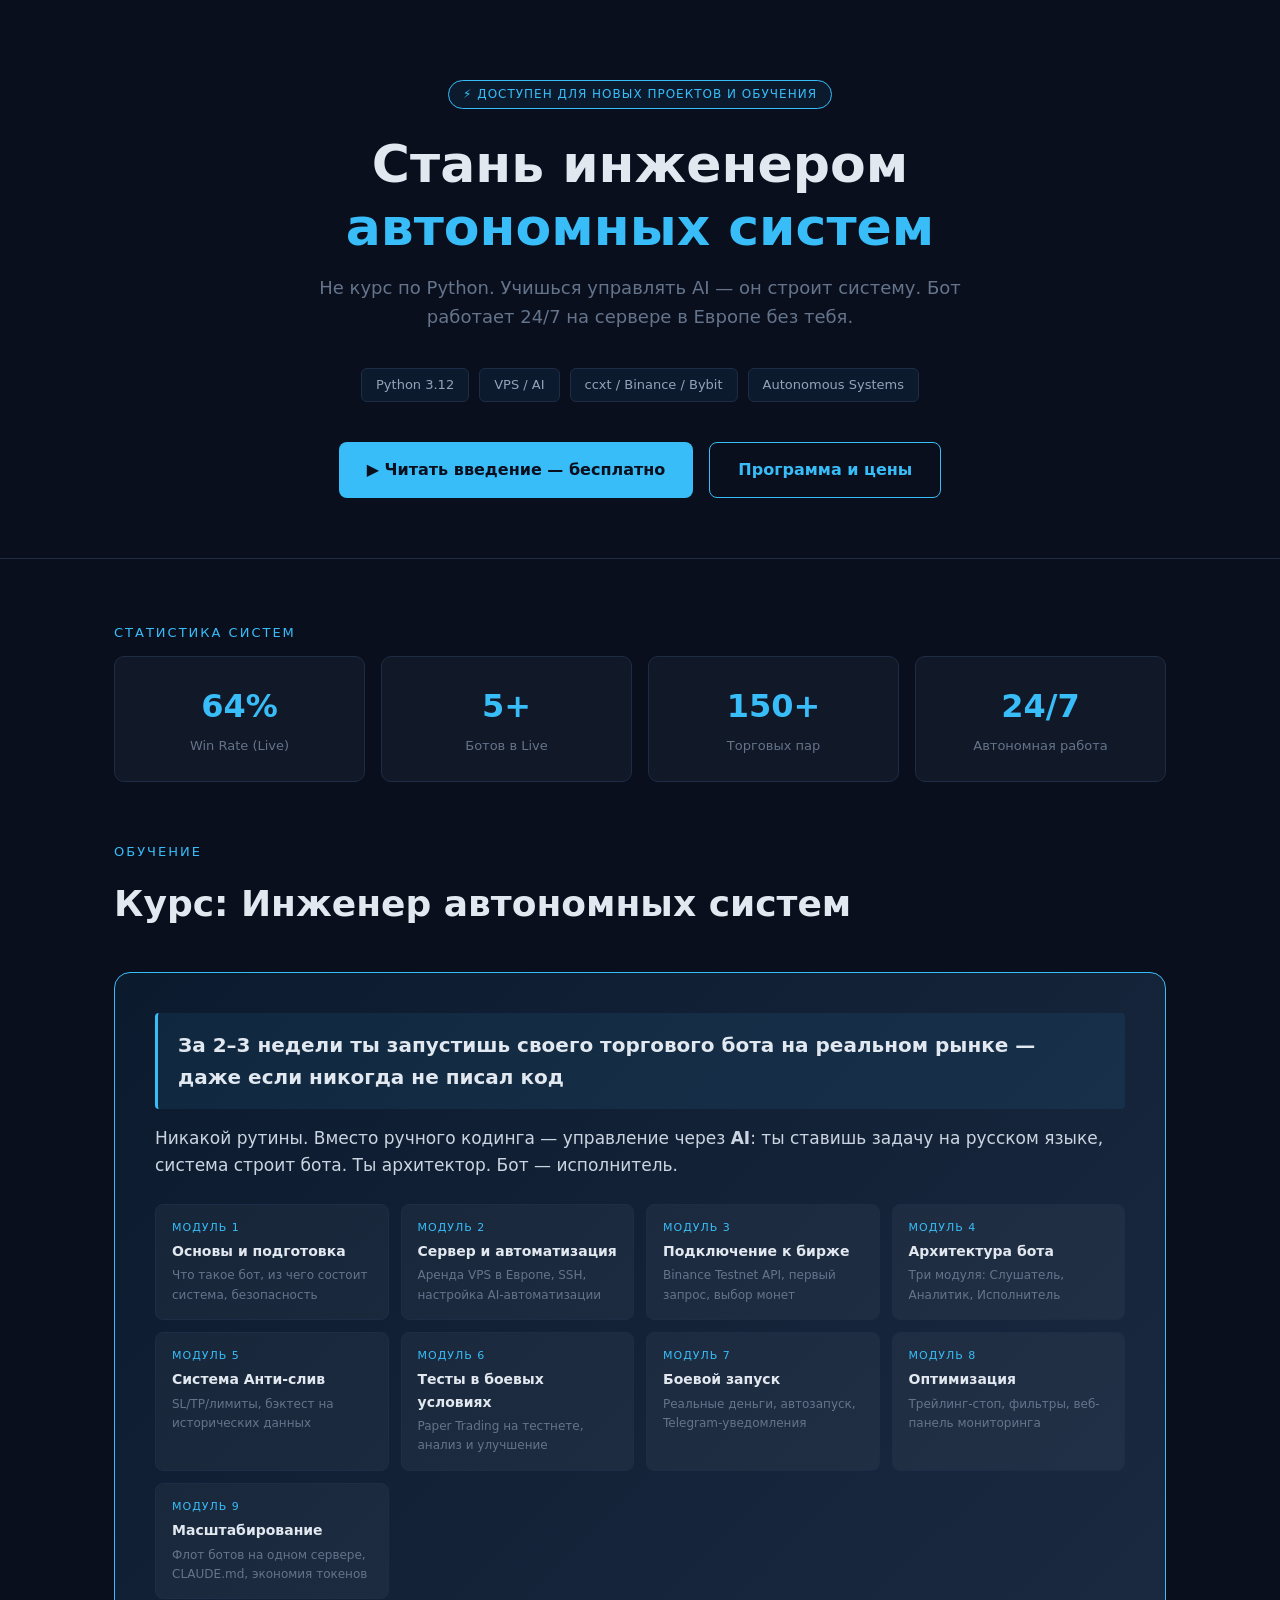
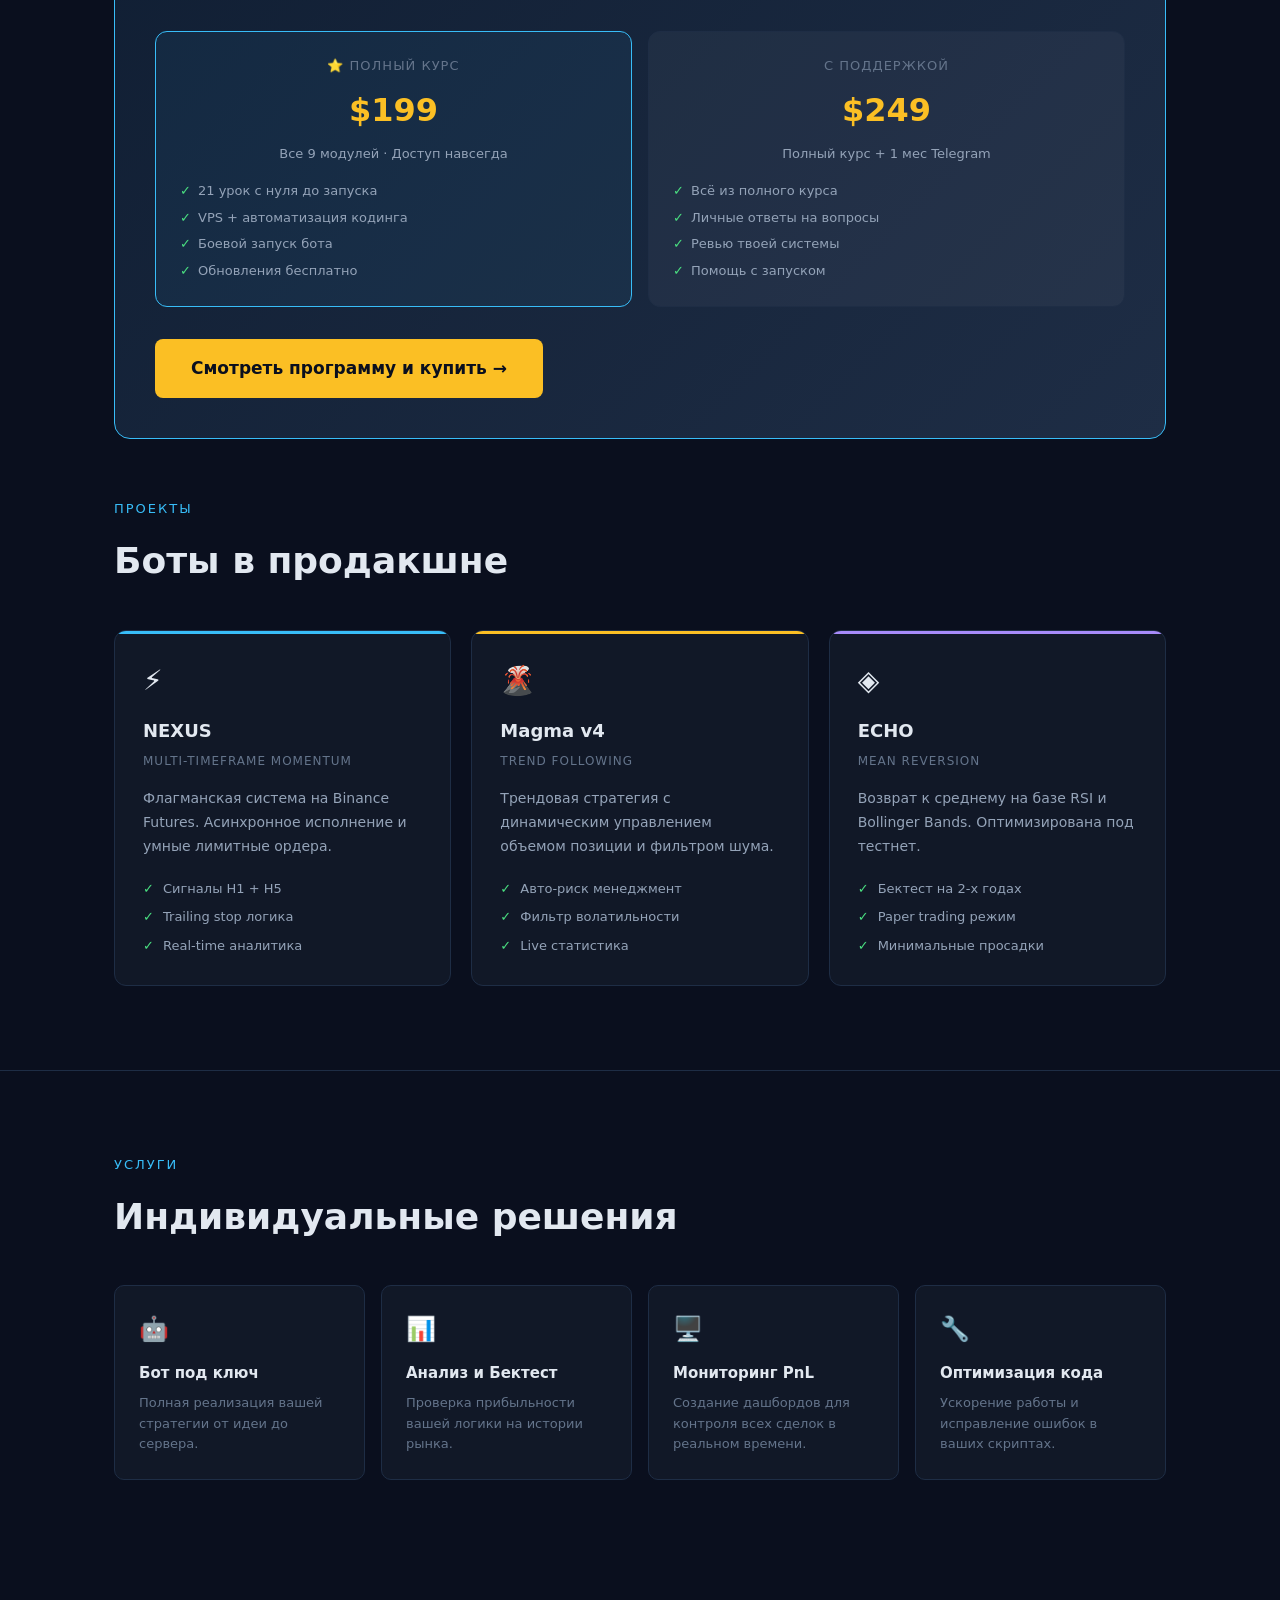
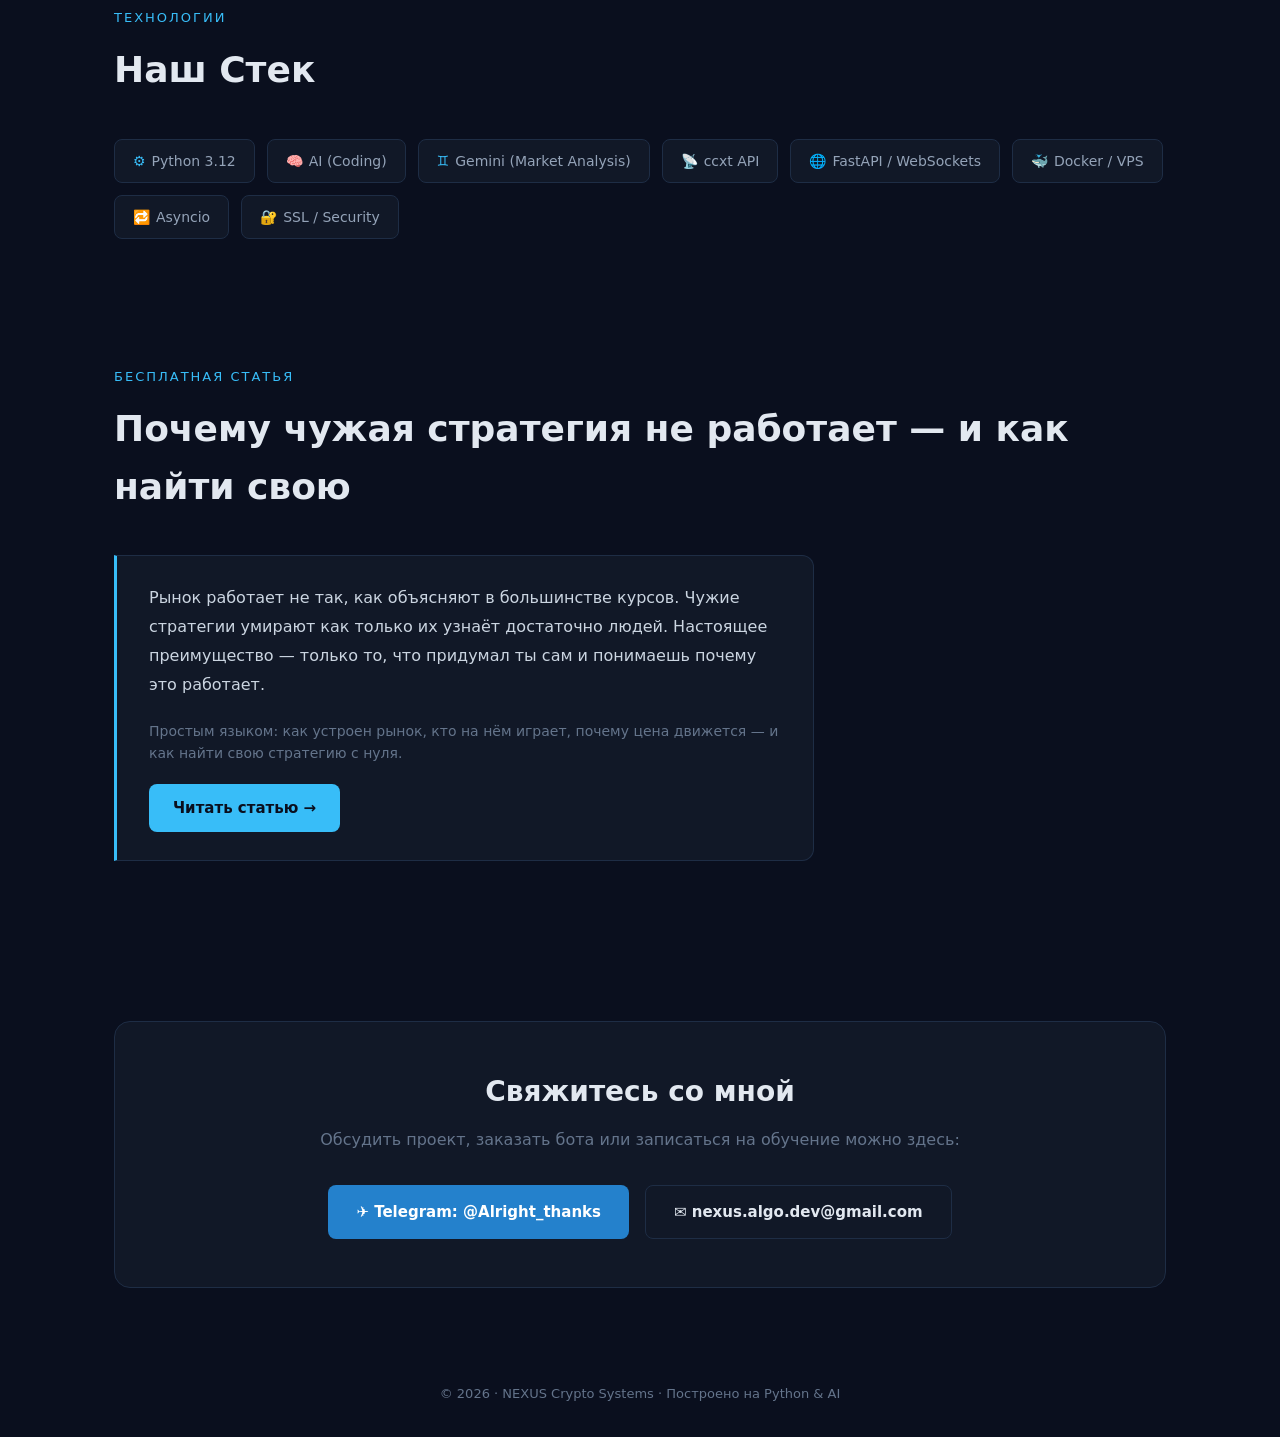
==== commit 4f987e2d: "add: strategy-guide article RU/EN/UA/ES + FAQ fix in order.html + block on index" ====
--- a/index.html
+++ b/index.html
@@ -1,12 +1,326 @@
 <!DOCTYPE html>
-<html>
+<html lang="ru">
 <head>
 <meta charset="UTF-8">
-<meta http-equiv="refresh" content="0; url=https://nexus-bot.pro/">
-<link rel="canonical" href="https://nexus-bot.pro/">
-<title>Переход на nexus-bot.pro...</title>
+<meta name="viewport" content="width=device-width, initial-scale=1.0">
+<title>NEXUS — Crypto & AI Trading Systems</title>
+<style>
+  * { margin: 0; padding: 0; box-sizing: border-box; }
+  :root {
+    --bg: #0a0f1e;
+    --card: #111827;
+    --border: #1e2d45;
+    --accent: #38bdf8;
+    --green: #4ade80;
+    --yellow: #fbbf24;
+    --text: #e2e8f0;
+    --muted: #64748b;
+    --course-bg: linear-gradient(135deg, #0c1a2e 0%, #1e2d45 100%);
+  }
+  body { background: var(--bg); color: var(--text); font-family: 'Segoe UI', system-ui, sans-serif; line-height: 1.6; }
+
+  /* HERO SECTION */
+  .hero { padding: 80px 24px 60px; text-align: center; border-bottom: 1px solid var(--border); }
+  .hero-badge { display: inline-block; background: #0c1a2e; border: 1px solid var(--accent); color: var(--accent); font-size: 12px; padding: 4px 14px; border-radius: 20px; margin-bottom: 24px; letter-spacing: 1px; text-transform: uppercase; }
+  .hero h1 { font-size: clamp(28px, 5vw, 52px); font-weight: 700; margin-bottom: 16px; line-height: 1.2; }
+  .hero h1 span { color: var(--accent); }
+  .hero p { font-size: 18px; color: var(--muted); max-width: 700px; margin: 0 auto 36px; }
+  .hero-tags { display: flex; flex-wrap: wrap; gap: 10px; justify-content: center; margin-bottom: 40px; }
+  .tag { background: #0c1a2e; border: 1px solid var(--border); color: #94a3b8; padding: 6px 14px; border-radius: 6px; font-size: 13px; }
+  .cta-group { display: flex; gap: 16px; justify-content: center; flex-wrap: wrap; }
+  .cta { display: inline-flex; align-items: center; gap: 8px; background: var(--accent); color: #0a0f1e; padding: 14px 28px; border-radius: 8px; font-weight: 700; font-size: 16px; text-decoration: none; transition: opacity .2s; }
+  .cta.secondary { background: transparent; border: 1px solid var(--accent); color: var(--accent); }
+  .cta:hover { opacity: .85; }
+
+  /* COMMON SECTION STYLES */
+  .section { max-width: 1100px; margin: 0 auto; padding: 64px 24px; }
+  .section-title { font-size: 13px; color: var(--accent); text-transform: uppercase; letter-spacing: 2px; margin-bottom: 12px; }
+  .section-h2 { font-size: clamp(22px, 3vw, 36px); font-weight: 700; margin-bottom: 40px; }
+
+  /* METRICS */
+  .metrics { display: grid; grid-template-columns: repeat(auto-fit, minmax(160px, 1fr)); gap: 16px; margin-bottom: 60px; }
+  .metric { background: var(--card); border: 1px solid var(--border); border-radius: 10px; padding: 24px; text-align: center; }
+  .metric-val { font-size: 32px; font-weight: 700; color: var(--accent); }
+  .metric-label { font-size: 13px; color: var(--muted); margin-top: 4px; }
+
+  /* COURSE CARD */
+  .course-section { background: var(--course-bg); border: 1px solid var(--accent); border-radius: 16px; padding: 40px; margin-bottom: 60px; }
+  .course-info h3 { font-size: 28px; margin-bottom: 16px; color: var(--yellow); }
+  .course-result { font-size: 20px; font-weight: 700; color: var(--text); margin-bottom: 16px; padding: 16px 20px; background: rgba(56,189,248,0.08); border-left: 3px solid var(--accent); border-radius: 4px; }
+  .course-info p { margin-bottom: 24px; font-size: 17px; color: #cbd5e1; }
+  .course-modules { display: grid; grid-template-columns: repeat(auto-fit, minmax(220px, 1fr)); gap: 12px; margin-bottom: 32px; }
+  .course-module { background: rgba(255,255,255,0.04); border: 1px solid var(--border); border-radius: 8px; padding: 14px 16px; }
+  .course-module-num { font-size: 11px; color: var(--accent); letter-spacing: 1px; text-transform: uppercase; margin-bottom: 4px; }
+  .course-module-name { font-size: 14px; font-weight: 600; color: var(--text); }
+  .course-module-desc { font-size: 12px; color: var(--muted); margin-top: 4px; }
+  .course-plans { display: grid; grid-template-columns: repeat(auto-fit, minmax(200px, 1fr)); gap: 16px; margin-bottom: 32px; }
+  .course-plan { background: rgba(255,255,255,0.04); border: 1px solid var(--border); border-radius: 12px; padding: 24px; text-align: center; }
+  .course-plan.featured { border-color: var(--accent); background: rgba(56,189,248,0.06); }
+  .course-plan-name { font-size: 13px; color: var(--muted); text-transform: uppercase; letter-spacing: 1px; margin-bottom: 8px; }
+  .course-plan-price { font-size: 32px; font-weight: 700; color: var(--yellow); margin-bottom: 8px; }
+  .course-plan-desc { font-size: 13px; color: #94a3b8; margin-bottom: 16px; }
+  .course-plan-features { list-style: none; text-align: left; display: flex; flex-direction: column; gap: 6px; }
+  .course-plan-features li { font-size: 13px; color: #94a3b8; padding-left: 18px; position: relative; }
+  .course-plan-features li::before { content: '✓'; position: absolute; left: 0; color: var(--green); font-weight: 700; }
+
+  /* BOTS GRID */
+  .bots-grid { display: grid; grid-template-columns: repeat(auto-fit, minmax(280px, 1fr)); gap: 20px; }
+  .bot-card { background: var(--card); border: 1px solid var(--border); border-radius: 12px; padding: 28px; position: relative; overflow: hidden; transition: border-color .2s; }
+  .bot-card:hover { border-color: var(--accent); }
+  .bot-card::before { content: ''; position: absolute; top: 0; left: 0; right: 0; height: 3px; }
+  .bot-card.blue::before { background: var(--accent); }
+  .bot-card.yellow::before { background: var(--yellow); }
+  .bot-card.purple::before { background: #a78bfa; }
+  .bot-icon { font-size: 28px; margin-bottom: 14px; }
+  .bot-name { font-size: 18px; font-weight: 700; margin-bottom: 6px; }
+  .bot-type { font-size: 12px; color: var(--muted); text-transform: uppercase; letter-spacing: 1px; margin-bottom: 16px; }
+  .bot-desc { font-size: 14px; color: #94a3b8; margin-bottom: 20px; line-height: 1.7; }
+  .bot-features { list-style: none; display: flex; flex-direction: column; gap: 8px; }
+  .bot-features li { font-size: 13px; color: #94a3b8; padding-left: 20px; position: relative; }
+  .bot-features li::before { content: '✓'; position: absolute; left: 0; color: var(--green); font-weight: 700; }
+
+  /* SERVICES */
+  .services-grid { display: grid; grid-template-columns: repeat(auto-fit, minmax(220px, 1fr)); gap: 16px; }
+  .service-card { background: var(--card); border: 1px solid var(--border); border-radius: 10px; padding: 24px; }
+  .service-icon { font-size: 24px; margin-bottom: 12px; }
+  .service-title { font-size: 15px; font-weight: 600; margin-bottom: 8px; }
+  .service-desc { font-size: 13px; color: var(--muted); }
+
+  /* STACK */
+  .stack-grid { display: flex; flex-wrap: wrap; gap: 12px; }
+  .stack-item { background: var(--card); border: 1px solid var(--border); border-radius: 8px; padding: 10px 18px; font-size: 14px; color: #94a3b8; }
+  .stack-item span { color: var(--accent); margin-right: 6px; }
+
+  /* CONTACT */
+  .contact { background: var(--card); border: 1px solid var(--border); border-radius: 16px; padding: 48px; text-align: center; }
+  .contact h2 { font-size: 28px; font-weight: 700; margin-bottom: 12px; }
+  .contact p { color: var(--muted); margin-bottom: 32px; font-size: 16px; }
+  .contact-btns { display: flex; gap: 16px; justify-content: center; flex-wrap: wrap; }
+  .btn-tg { display: inline-flex; align-items: center; gap: 8px; background: #2481cc; color: #fff; padding: 14px 28px; border-radius: 8px; font-weight: 600; text-decoration: none; font-size: 15px; }
+  .btn-secondary { display: inline-flex; align-items: center; gap: 8px; background: transparent; border: 1px solid var(--border); color: var(--text); padding: 14px 28px; border-radius: 8px; font-weight: 600; text-decoration: none; font-size: 15px; }
+
+  .divider { border: none; border-top: 1px solid var(--border); margin: 20px 0; }
+  footer { text-align: center; padding: 32px; color: var(--muted); font-size: 13px; }
+</style>
 </head>
 <body>
-<script>window.location.href = "https://nexus-bot.pro/"</script>
+
+<div class="hero">
+  <div class="hero-badge">⚡ Доступен для новых проектов и обучения</div>
+  <h1>Стань инженером<br><span>автономных систем</span></h1>
+  <p>Не курс по Python. Учишься управлять AI — он строит систему. Бот работает 24/7 на сервере в Европе без тебя.</p>
+  <div class="hero-tags">
+    <span class="tag">Python 3.12</span>
+    <span class="tag">VPS / AI</span>
+    <span class="tag">ccxt / Binance / Bybit</span>
+    <span class="tag">Autonomous Systems</span>
+  </div>
+  <div class="cta-group">
+    <a href="intro.html" class="cta">▶ Читать введение — бесплатно</a>
+    <a href="pricing.html" class="cta secondary">Программа и цены</a>
+  </div>
+</div>
+
+<div class="section">
+  <div class="section-title">Статистика систем</div>
+  <div class="metrics">
+    <div class="metric"><div class="metric-val">64%</div><div class="metric-label">Win Rate (Live)</div></div>
+    <div class="metric"><div class="metric-val">5+</div><div class="metric-label">Ботов в Live</div></div>
+    <div class="metric"><div class="metric-val">150+</div><div class="metric-label">Торговых пар</div></div>
+    <div class="metric"><div class="metric-val">24/7</div><div class="metric-label">Автономная работа</div></div>
+  </div>
+
+  <div class="section-title">Обучение</div>
+  <div class="section-h2">Курс: Инженер автономных систем</div>
+  <div class="course-section">
+    <div class="course-info">
+      <div class="course-result">За 2–3 недели ты запустишь своего торгового бота на реальном рынке — даже если никогда не писал код</div>
+      <p>Никакой рутины. Вместо ручного кодинга — управление через <strong>AI</strong>: ты ставишь задачу на русском языке, система строит бота. Ты архитектор. Бот — исполнитель.</p>
+
+      <div class="course-modules">
+        <div class="course-module">
+          <div class="course-module-num">Модуль 1</div>
+          <div class="course-module-name">Основы и подготовка</div>
+          <div class="course-module-desc">Что такое бот, из чего состоит система, безопасность</div>
+        </div>
+        <div class="course-module">
+          <div class="course-module-num">Модуль 2</div>
+          <div class="course-module-name">Сервер и автоматизация</div>
+          <div class="course-module-desc">Аренда VPS в Европе, SSH, настройка AI-автоматизации</div>
+        </div>
+        <div class="course-module">
+          <div class="course-module-num">Модуль 3</div>
+          <div class="course-module-name">Подключение к бирже</div>
+          <div class="course-module-desc">Binance Testnet API, первый запрос, выбор монет</div>
+        </div>
+        <div class="course-module">
+          <div class="course-module-num">Модуль 4</div>
+          <div class="course-module-name">Архитектура бота</div>
+          <div class="course-module-desc">Три модуля: Слушатель, Аналитик, Исполнитель</div>
+        </div>
+        <div class="course-module">
+          <div class="course-module-num">Модуль 5</div>
+          <div class="course-module-name">Система Анти-слив</div>
+          <div class="course-module-desc">SL/TP/лимиты, бэктест на исторических данных</div>
+        </div>
+        <div class="course-module">
+          <div class="course-module-num">Модуль 6</div>
+          <div class="course-module-name">Тесты в боевых условиях</div>
+          <div class="course-module-desc">Paper Trading на тестнете, анализ и улучшение</div>
+        </div>
+        <div class="course-module">
+          <div class="course-module-num">Модуль 7</div>
+          <div class="course-module-name">Боевой запуск</div>
+          <div class="course-module-desc">Реальные деньги, автозапуск, Telegram-уведомления</div>
+        </div>
+        <div class="course-module">
+          <div class="course-module-num">Модуль 8</div>
+          <div class="course-module-name">Оптимизация</div>
+          <div class="course-module-desc">Трейлинг-стоп, фильтры, веб-панель мониторинга</div>
+        </div>
+        <div class="course-module">
+          <div class="course-module-num">Модуль 9</div>
+          <div class="course-module-name">Масштабирование</div>
+          <div class="course-module-desc">Флот ботов на одном сервере, CLAUDE.md, экономия токенов</div>
+        </div>
+      </div>
+
+      <div class="course-plans">
+        <div class="course-plan featured">
+          <div class="course-plan-name">⭐ Полный курс</div>
+          <div class="course-plan-price">$199</div>
+          <div class="course-plan-desc">Все 9 модулей · Доступ навсегда</div>
+          <ul class="course-plan-features">
+            <li>21 урок с нуля до запуска</li>
+            <li>VPS + автоматизация кодинга</li>
+            <li>Боевой запуск бота</li>
+            <li>Обновления бесплатно</li>
+          </ul>
+        </div>
+        <div class="course-plan">
+          <div class="course-plan-name">С поддержкой</div>
+          <div class="course-plan-price">$249</div>
+          <div class="course-plan-desc">Полный курс + 1 мес Telegram</div>
+          <ul class="course-plan-features">
+            <li>Всё из полного курса</li>
+            <li>Личные ответы на вопросы</li>
+            <li>Ревью твоей системы</li>
+            <li>Помощь с запуском</li>
+          </ul>
+        </div>
+      </div>
+
+      <a href="pricing.html" class="cta" style="background: var(--yellow); color: #0a0f1e; font-size: 17px; padding: 16px 36px;">Смотреть программу и купить →</a>
+    </div>
+  </div>
+
+  <div class="section-title">Проекты</div>
+  <div class="section-h2">Боты в продакшне</div>
+  <div class="bots-grid">
+    <div class="bot-card blue">
+      <div class="bot-icon">⚡</div>
+      <div class="bot-name">NEXUS</div>
+      <div class="bot-type">Multi-Timeframe Momentum</div>
+      <div class="bot-desc">Флагманская система на Binance Futures. Асинхронное исполнение и умные лимитные ордера.</div>
+      <ul class="bot-features">
+        <li>Сигналы H1 + H5</li>
+        <li>Trailing stop логика</li>
+        <li>Real-time аналитика</li>
+      </ul>
+    </div>
+    <div class="bot-card yellow">
+      <div class="bot-icon">🌋</div>
+      <div class="bot-name">Magma v4</div>
+      <div class="bot-type">Trend Following</div>
+      <div class="bot-desc">Трендовая стратегия с динамическим управлением объемом позиции и фильтром шума.</div>
+      <ul class="bot-features">
+        <li>Авто-риск менеджмент</li>
+        <li>Фильтр волатильности</li>
+        <li>Live статистика</li>
+      </ul>
+    </div>
+    <div class="bot-card purple">
+      <div class="bot-icon">◈</div>
+      <div class="bot-name">ECHO</div>
+      <div class="bot-type">Mean Reversion</div>
+      <div class="bot-desc">Возврат к среднему на базе RSI и Bollinger Bands. Оптимизирована под тестнет.</div>
+      <ul class="bot-features">
+        <li>Бектест на 2-х годах</li>
+        <li>Paper trading режим</li>
+        <li>Минимальные просадки</li>
+      </ul>
+    </div>
+  </div>
+</div>
+
+<hr class="divider">
+
+<div class="section">
+  <div class="section-title">Услуги</div>
+  <div class="section-h2">Индивидуальные решения</div>
+  <div class="services-grid">
+    <div class="service-card">
+      <div class="service-icon">🤖</div>
+      <div class="service-title">Бот под ключ</div>
+      <div class="service-desc">Полная реализация вашей стратегии от идеи до сервера.</div>
+    </div>
+    <div class="service-card">
+      <div class="service-icon">📊</div>
+      <div class="service-title">Анализ и Бектест</div>
+      <div class="service-desc">Проверка прибыльности вашей логики на истории рынка.</div>
+    </div>
+    <div class="service-card">
+      <div class="service-icon">🖥️</div>
+      <div class="service-title">Мониторинг PnL</div>
+      <div class="service-desc">Создание дашбордов для контроля всех сделок в реальном времени.</div>
+    </div>
+    <div class="service-card">
+      <div class="service-icon">🔧</div>
+      <div class="service-title">Оптимизация кода</div>
+      <div class="service-desc">Ускорение работы и исправление ошибок в ваших скриптах.</div>
+    </div>
+  </div>
+</div>
+
+<div class="section">
+  <div class="section-title">Технологии</div>
+  <div class="section-h2">Наш Стек</div>
+  <div class="stack-grid">
+    <div class="stack-item"><span>⚙️</span>Python 3.12</div>
+    <div class="stack-item"><span>🧠</span>AI (Coding)</div>
+    <div class="stack-item"><span>♊</span>Gemini (Market Analysis)</div>
+    <div class="stack-item"><span>📡</span>ccxt API</div>
+    <div class="stack-item"><span>🌐</span>FastAPI / WebSockets</div>
+    <div class="stack-item"><span>🐳</span>Docker / VPS</div>
+    <div class="stack-item"><span>🔁</span>Asyncio</div>
+    <div class="stack-item"><span>🔐</span>SSL / Security</div>
+  </div>
+</div>
+
+<div class="section">
+  <div class="section-title">Бесплатная статья</div>
+  <div class="section-h2">Почему чужая стратегия не работает — и как найти свою</div>
+  <div style="background:#111827;border:1px solid #1e2d45;border-left:3px solid #38bdf8;border-radius:0 12px 12px 0;padding:28px 32px;max-width:700px;margin-bottom:32px;">
+    <p style="font-size:16px;color:#cbd5e1;line-height:1.8;margin-bottom:20px;">Рынок работает не так, как объясняют в большинстве курсов. Чужие стратегии умирают как только их узнаёт достаточно людей. Настоящее преимущество — только то, что придумал ты сам и понимаешь почему это работает.</p>
+    <p style="font-size:14px;color:#64748b;margin-bottom:20px;">Простым языком: как устроен рынок, кто на нём играет, почему цена движется — и как найти свою стратегию с нуля.</p>
+    <a href="strategy-guide.html" style="display:inline-flex;align-items:center;gap:8px;background:#38bdf8;color:#0a0f1e;padding:12px 24px;border-radius:8px;font-weight:700;font-size:15px;text-decoration:none;">Читать статью →</a>
+  </div>
+</div>
+
+<div class="section">
+  <div class="contact">
+    <h2>Свяжитесь со мной</h2>
+    <p>Обсудить проект, заказать бота или записаться на обучение можно здесь:</p>
+    <div class="contact-btns">
+      <a href="https://t.me/Alright_thanks" class="btn-tg">✈️ Telegram: @Alright_thanks</a>
+      <a href="mailto:nexus.algo.dev@gmail.com" class="btn-secondary">✉️ nexus.algo.dev@gmail.com</a>
+    </div>
+  </div>
+</div>
+
+<footer>
+  © 2026 · NEXUS Crypto Systems · Построено на Python & AI
+</footer>
+
 </body>
 </html>
